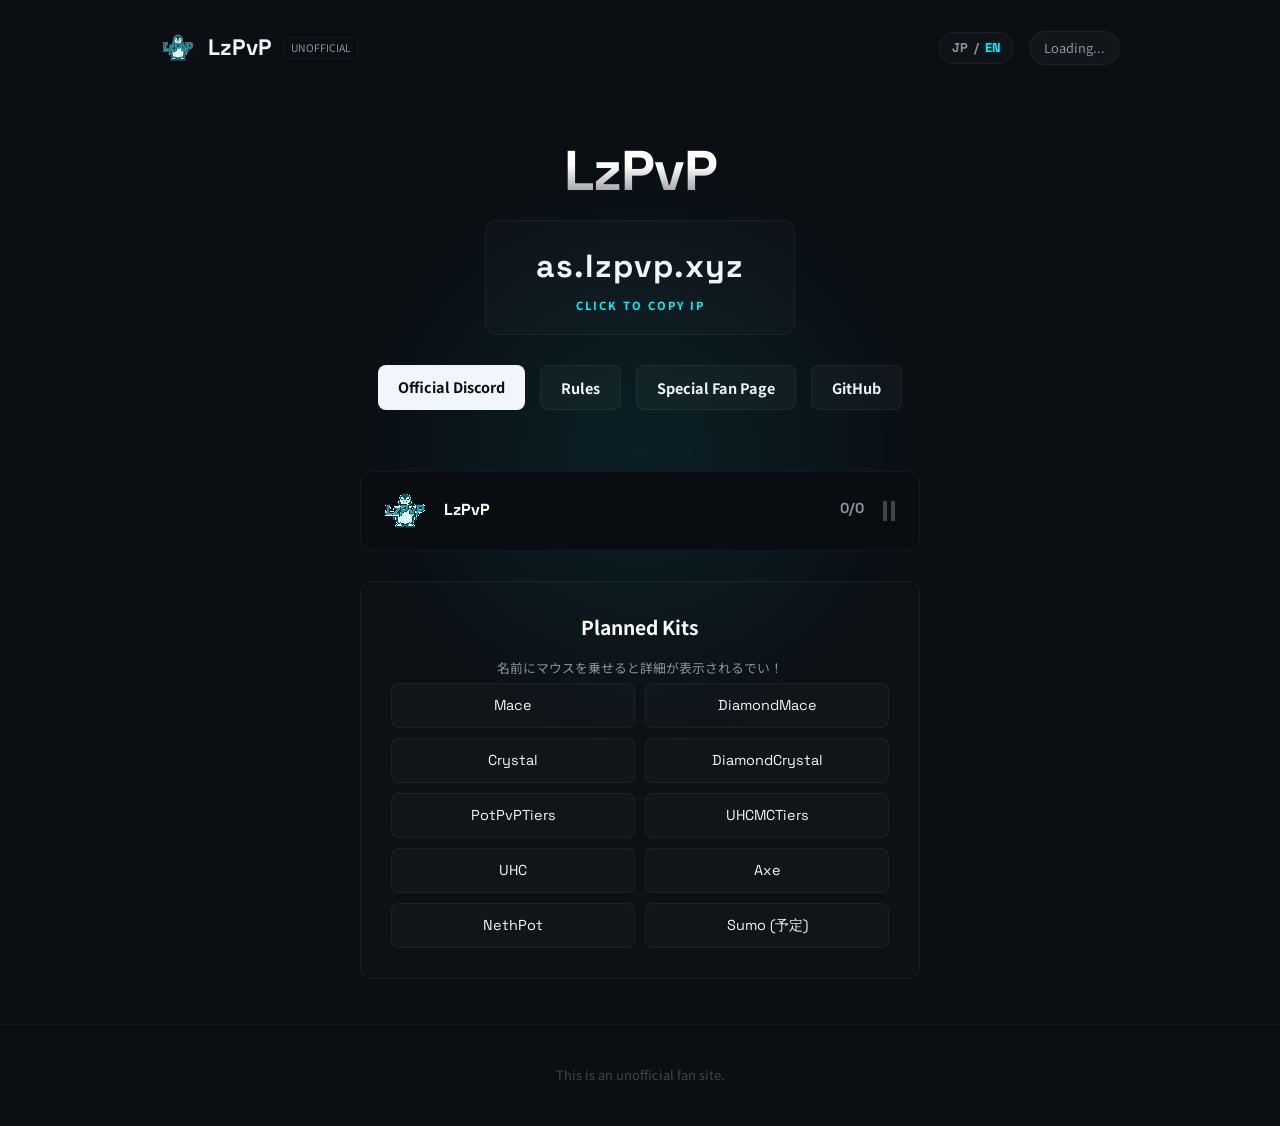
==== index.html @ 1c7e2607 "aaa" ====
<!DOCTYPE html>
<html lang="ja">
<head>
    <meta charset="UTF-8">
    <meta name="viewport" content="width=device-width, initial-scale=1.0">
    <title>LzPvP | Unofficial Fansite</title>
    
    <link rel="icon" href="LzPvP.png" type="image/png">
    
    <meta property="og:title" content="【非公式】LzPvP | ファンサイト">
    <meta property="og:description" content="1.21対応の最新PvPサーバー「LzPvP」の非公式ファンサイト。">
    <meta property="og:type" content="website">
    <meta property="og:image" content="https://cahju2.github.io/LzPvP/humisan.png">
    <meta name="twitter:card" content="summary_large_image">

    <link rel="stylesheet" href="style.css">
    <link href="https://fonts.googleapis.com/css2?family=Space+Grotesk:wght@500;700&family=Noto+Sans+JP:wght@400;700&display=swap" rel="stylesheet">
    
    <style>
        /* 🎉 クラッカー（紙吹雪） */
        .confetti-piece {
            position: absolute;
            width: 6px;
            height: 6px;
            pointer-events: none;
            z-index: 9999;
            animation: confetti-fall 0.7s ease-out forwards;
            opacity: 1;
        }
        @keyframes confetti-fall {
            0% { transform: translate(0, 0) rotate(0deg); opacity: 1; }
            100% { transform: translate(var(--dx), var(--dy)) rotate(var(--dr)); opacity: 0; }
        }

        /* IPカードの基本スタイル */
        .ip-card {
            cursor: pointer;
            transition: transform 0.1s ease;
        }
        .ip-card:active {
            transform: scale(0.98);
        }
    </style>
</head>
<body>

    <div class="bg-glow"></div>

    <header>
        <div class="logo">
            <img src="LzPvP.png" alt="" class="logo-img">
            <span>LzPvP</span>
            <small data-i18n="unofficial">UNOFFICIAL</small>
        </div>
        
        <div class="header-right">
            <div class="lang-switcher">
                <span id="lang-jp" class="lang-btn active" onclick="switchLang('ja')">JP</span>
                <span class="lang-divider">/</span>
                <span id="lang-en" class="lang-btn" onclick="switchLang('en')">EN</span>
            </div>
            <div class="status-tag" id="player-count" data-i18n="loading">読み込み中...</div>
        </div>
    </header>

    <main class="hero">
        <div class="hero-content">
            <h1 class="main-title">LzPvP</h1>
            
            <div class="ip-card" onclick="copyIP(); playPopSound(); spawnConfetti(event);" id="ip-val">
                <span class="ip-text">as.lzpvp.xyz</span>
                <span class="copy-hint" data-i18n="click_copy">CLICK TO COPY IP</span>
            </div>
            
            <div class="links-group">
                <a href="https://discord.gg/gYcNZgGmkE" class="btn btn-primary" target="_blank" rel="noopener noreferrer" data-i18n="discord">公式Discord</a>
                <a href="rule/" class="btn btn-secondary" data-i18n="rule">ルール確認</a>
                <a href="love/" class="btn btn-secondary" data-i18n="love_page">ガチ推し特設</a>
                <a href="https://github.com/cahju2/LzPvP" class="btn btn-secondary" target="_blank" rel="noopener noreferrer">GitHub</a>
            </div>
        </div>
    </main>

    <section class="content-section">
        <div class="mc-server-card">
            <img src="LzPvP.png" alt="Server Icon" class="mc-icon" id="mc-icon">
            <div class="mc-info">
                <div class="mc-top-row">
                    <span class="mc-name">LzPvP</span>
                    <span class="mc-players" id="mc-players-card">0/0</span>
                </div>
                <div class="mc-motd" id="mc-motd"></div>
            </div>
            <div class="mc-ping" id="mc-ping"></div>
        </div>
    </section>

    <section class="content-section">
        <div class="glass-card">
            <h2 data-i18n="kits_title">実装予定のKit一覧</h2>
            <p style="color: var(--text-muted); font-size: 0.8rem; text-align: center; margin-bottom: 5px;">
                名前にマウスを乗せると詳細が表示されるでい！
            </p>
            <div class="kit-grid">
                <div class="kit-item" data-tooltip="1.21の「メイス」を主軸にしたKit。">Mace</div>
                <div class="kit-item" data-tooltip="1.21新武器「メイス」をダイヤ装備で戦うKit。">DiamondMace</div>
                <div class="kit-item" data-tooltip="エンドクリスタルを爆破させて戦う超高火力戦。">Crystal</div>
                <div class="kit-item" data-tooltip="ダイヤ装備環境でのエンドクリスタル戦。">DiamondCrystal</div>
                <div class="kit-item" data-tooltip="PvP Tiers公式ルールのPot。">PotPvPTiers</div>
                <div class="kit-item" data-tooltip="MCTiers基準のUHC。">UHCMCTiers</div>
                <div class="kit-item" data-tooltip="自然回復なし環境。金のリンゴや溶岩バケツを駆使。">UHC</div>
                <div class="kit-item" data-tooltip="斧と盾を駆使する1.9以降の基本PvP。">Axe</div>
                <div class="kit-item" data-tooltip="ネザライト装備にスプラッシュポーション大量積みの戦い。">NethPot</div>
                <div class="kit-item" data-tooltip="相手を場外に叩き落とす勝負！">Sumo (予定)</div>
            </div>
        </div>
    </section>

    <footer>
        <p data-i18n="footer_text">このサイトは非公式に制作されたファンサイトです。</p>
    </footer>

    <script>
        const translations = {
            ja: {
                unofficial: "UNOFFICIAL", points_title: "LzPvPのここが推せる", kits_title: "実装予定のKit一覧",
                point_1: "1.21の最新技術で対戦が楽しめる", point_2: "多彩なKitが用意されている",
                footer_text: "このサイトは非公式に制作されたファンサイトです。", loading: "読み込み中...",
                click_copy: "CLICK TO COPY IP", discord: "公式Discord", rule: "ルール確認", love_page: "ガチ推し特設"
            },
            en: {
                unofficial: "UNOFFICIAL", points_title: "Why we love LzPvP", kits_title: "Planned Kits",
                point_1: "Enjoy battles with 1.21 technology", point_2: "Various Kits are available",
                footer_text: "This is an unofficial fan site.", loading: "Loading...",
                click_copy: "CLICK TO COPY IP", discord: "Official Discord", rule: "Rules", love_page: "Special Fan Page"
            }
        };

        function switchLang(lang) {
            document.getElementById('lang-jp').classList.toggle('active', lang === 'ja');
            document.getElementById('lang-en').classList.toggle('active', lang === 'en');
            document.querySelectorAll('[data-i18n]').forEach(el => {
                const key = el.getAttribute('data-i18n');
                if (translations[lang][key]) el.innerHTML = translations[lang][key];
            });
        }

        document.addEventListener('DOMContentLoaded', () => {
            const userLang = navigator.language || navigator.userLanguage;
            switchLang(userLang.startsWith('ja') ? 'ja' : 'en');
        });

        // 🔊 クラッカー音（パシッ）
        function playPopSound() {
            try {
                const audioCtx = new (window.AudioContext || window.webkitAudioContext)();
                const bufferSize = audioCtx.sampleRate * 0.08;
                const buffer = audioCtx.createBuffer(1, bufferSize, audioCtx.sampleRate);
                const data = buffer.getChannelData(0);
                for (let i = 0; i < bufferSize; i++) { data[i] = (Math.random() * 2 - 1) * 0.4; }
                const noise = audioCtx.createBufferSource();
                noise.buffer = buffer;
                const filter = audioCtx.createBiquadFilter();
                filter.type = 'bandpass';
                filter.frequency.setValueAtTime(1200, audioCtx.currentTime);
                const gainNode = audioCtx.createGain();
                gainNode.gain.setValueAtTime(0.3, audioCtx.currentTime);
                gainNode.gain.exponentialRampToValueAtTime(0.01, audioCtx.currentTime + 0.08);
                noise.connect(filter);
                filter.connect(gainNode);
                gainNode.connect(audioCtx.destination);
                noise.start();
                noise.stop(audioCtx.currentTime + 0.08);
                setTimeout(() => audioCtx.close(), 150);
            } catch (e) { console.log('Audio error:', e); }
        }

        // 💥 クラッカー紙吹雪
        function spawnConfetti(e) {
            const colors = ['#00ffff', '#ff00ff', '#ffff00', '#ff0000', '#00ff00', '#ffffff'];
            const count = 25;
            const rect = e.currentTarget.getBoundingClientRect();
            const startX = rect.left + (rect.width / 2) + window.scrollX;
            const startY = rect.top + (rect.height / 2) + window.scrollY;

            for (let i = 0; i < count; i++) {
                const piece = document.createElement('div');
                piece.className = 'confetti-piece';
                piece.style.backgroundColor = colors[Math.floor(Math.random() * colors.length)];
                piece.style.left = startX + 'px';
                piece.style.top = startY + 'px';
                const angle = Math.random() * Math.PI * 2;
                const distance = 40 + Math.random() * 80;
                const rotation = (Math.random() * 720) - 360;
                piece.style.setProperty('--dx', Math.cos(angle) * distance + 'px');
                piece.style.setProperty('--dy', Math.sin(angle) * distance + 'px');
                piece.style.setProperty('--dr', rotation + 'deg');
                document.body.appendChild(piece);
                setTimeout(() => piece.remove(), 700);
            }
        }
    </script>
    <script src="script.js"></script>
</body>
</html>
---- style.css ----
:root {
    --bg-color: #0b0f14;
    --primary: #00f2fe;
    --primary-glow: rgba(0, 242, 254, 0.2);
    --text-main: #f0f6fc;
    --text-muted: #8b949e;
    --border: rgba(255, 255, 255, 0.05);
}

* {
    box-sizing: border-box;
    margin: 0;
    padding: 0;
}

body {
    font-family: 'Noto Sans JP', sans-serif;
    background-color: var(--bg-color);
    color: var(--text-main);
    line-height: 1.6;
    overflow-x: hidden;
    display: flex;
    flex-direction: column;
    align-items: center;
}

/* 背景の発光 */
.bg-glow {
    position: fixed;
    top: 50%;
    left: 50%;
    transform: translate(-50%, -50%);
    width: 600px;
    height: 600px;
    background: radial-gradient(circle, rgba(0, 242, 254, 0.08) 0%, rgba(0, 0, 0, 0) 70%);
    z-index: -1;
    pointer-events: none;
}

header {
    width: 100%;
    max-width: 1000px;
    padding: 30px 20px;
    display: flex;
    justify-content: space-between;
    align-items: center;
}

.logo { display: flex; align-items: center; gap: 12px; }
.logo-img { height: 36px; width: 36px; border-radius: 50%; }
.logo span { font-family: 'Space Grotesk', sans-serif; font-size: 1.4rem; font-weight: 700; }
.logo small { font-size: 0.65rem; color: var(--text-muted); border: 1px solid var(--border); padding: 2px 6px; border-radius: 4px; }

.header-right { display: flex; align-items: center; gap: 15px; }

/* 言語切り替え */
.lang-switcher {
    font-family: 'Space Grotesk', sans-serif;
    font-size: 0.8rem;
    font-weight: 700;
    color: var(--text-muted);
    background: rgba(255, 255, 255, 0.02);
    padding: 5px 12px;
    border-radius: 20px;
    border: 1px solid var(--border);
    display: flex;
    gap: 6px;
}

.lang-btn { cursor: pointer; transition: color 0.2s ease; }
.lang-btn.active { color: var(--primary); text-shadow: 0 0 10px var(--primary-glow); }
.lang-btn:hover:not(.active) { color: var(--text-main); }

.status-tag {
    font-size: 0.8rem;
    background: rgba(255, 255, 255, 0.03);
    padding: 6px 14px;
    border-radius: 30px;
    border: 1px solid var(--border);
    color: var(--text-muted);
}

/* ヒーローエリア */
.hero {
    min-height: 40vh;
    display: flex;
    justify-content: center;
    align-items: center;
    text-align: center;
    width: 100%;
    max-width: 800px;
    padding: 40px 20px;
}

.hero-content { display: flex; flex-direction: column; align-items: center; gap: 20px; }

.main-title {
    font-family: 'Space Grotesk', sans-serif;
    font-size: 3.5rem;
    font-weight: 700;
    line-height: 1.05;
    letter-spacing: -1px;
    background: linear-gradient(to bottom, #fff 40%, #888 100%);
    -webkit-background-clip: text;
    -webkit-text-fill-color: transparent;
}

.ip-card {
    background: rgba(255, 255, 255, 0.02);
    border: 1px solid var(--border);
    padding: 20px 50px;
    border-radius: 12px;
    cursor: pointer;
    transition: all 0.2s ease;
    display: flex;
    flex-direction: column;
    gap: 4px;
}
.ip-card:hover {
    background: rgba(0, 242, 254, 0.03);
    border-color: var(--primary);
    box-shadow: 0 0 20px var(--primary-glow);
}

.ip-text { font-family: 'Space Grotesk', sans-serif; font-size: 2rem; font-weight: 700; letter-spacing: 1px; color: var(--text-main); }
.copy-hint { color: var(--primary); font-size: 0.7rem; font-weight: 700; letter-spacing: 2px; }

.links-group { display: flex; gap: 15px; margin-top: 10px; }

.btn {
    padding: 10px 20px;
    border-radius: 8px;
    font-weight: 700;
    text-decoration: none;
    font-size: 0.9rem;
    transition: all 0.2s ease;
}
.btn-primary { background: var(--text-main); color: var(--bg-color); }
.btn-primary:hover { background: #e0e6ec; transform: translateY(-2px); }
.btn-secondary { background: rgba(255, 255, 255, 0.03); color: var(--text-main); border: 1px solid var(--border); }
.btn-secondary:hover { background: rgba(255, 255, 255, 0.06); border-color: var(--text-muted); }

/* Hypixel風カード */
.mc-server-card {
    background: #090c10;
    border: 1px solid var(--border);
    padding: 15px 20px;
    display: flex;
    align-items: center;
    gap: 15px;
    width: 100%;
    border-radius: 12px;
    transition: all 0.2s ease;
    min-height: 80px; 
}
.mc-server-card:hover { border-color: rgba(255,255,255,0.1); background: #0d1116; }

.mc-icon { width: 48px; height: 48px; border-radius: 4px; image-rendering: pixelated; object-fit: contain; }
.mc-info { flex-grow: 1; text-align: left; display: flex; flex-direction: column; justify-content: center; }
.mc-top-row { display: flex; justify-content: space-between; font-weight: 700; font-family: 'Space Grotesk', sans-serif; }
.mc-name { color: #fff; }
.mc-players { color: var(--text-muted); font-size: 0.9rem; }
.mc-motd { font-size: 0.85rem; margin-top: 2px; word-break: break-all; }

/* アンテナ */
.mc-ping {
    width: 20px; height: 20px;
    background: linear-gradient(90deg, transparent 0%, transparent 20%, var(--ping-color) 20%, var(--ping-color) 40%, transparent 40%, transparent 60%, var(--ping-color) 60%, var(--ping-color) 80%, transparent 80%, transparent 100%);
    background-size: cover; background-repeat: no-repeat;
    --ping-color: #444; transition: all 0.2s ease; cursor: pointer;
}
.mc-server-card.is-offline { opacity: 0.6; }
.mc-server-card.is-offline .mc-ping { filter: grayscale(100%) brightness(50%); }

.content-section { width: 100%; max-width: 600px; padding: 15px 20px; }

.glass-card { background: rgba(255, 255, 255, 0.01); border: 1px solid var(--border); border-radius: 12px; padding: 30px; }
.glass-card h2 { font-size: 1.2rem; margin-bottom: 15px; text-align: center; color: #fff; font-weight: 700; }

.styled-list { list-style: none; }
.styled-list li { padding: 8px 0; font-size: 0.9rem; color: var(--text-muted); border-bottom: 1px solid rgba(255, 255, 255, 0.05); }
.styled-list li:last-child { border-bottom: none; }

/* アリーナ */
.arena-card { background: rgba(255, 255, 255, 0.01); border: 1px solid var(--border); border-radius: 12px; padding: 20px; display: flex; flex-direction: column; gap: 15px; }
.arena-header { display: flex; justify-content: space-between; align-items: center; }
.arena-title { display: flex; align-items: center; gap: 8px; }
.arena-icon { font-size: 1.1rem; }
.arena-card h3 { font-size: 1.1rem; font-weight: 700; color: var(--primary); }
.arena-subtitle { font-family: 'Space Grotesk', sans-serif; font-size: 0.8rem; color: var(--text-muted); }

.arena-slider { width: 100%; height: 250px; position: relative; border-radius: 8px; border: 1px solid var(--border); overflow: hidden; }
.arena-img-list { width: 100%; height: 100%; position: relative; }
.arena-img-item { position: absolute; top: 0; left: 0; width: 100%; height: 100%; opacity: 0; transition: opacity 0.4s ease-in-out; z-index: 1; }
.arena-img-item.active { opacity: 1; z-index: 2; }
.arena-img-item img { width: 100%; height: 100%; object-fit: cover; object-position: center; }

.arena-nav { position: absolute; top: 0; left: 0; width: 100%; height: 100%; z-index: 10; display: flex; justify-content: space-between; align-items: center; padding: 0 15px; pointer-events: none; }
.arena-nav button { pointer-events: auto; width: 36px; height: 36px; background: rgba(0, 0, 0, 0.5); backdrop-filter: blur(4px); color: #fff; border: none; border-radius: 50%; display: flex; justify-content: center; align-items: center; cursor: pointer; font-size: 1rem; font-weight: 700; transition: all 0.2s ease; }
.arena-nav button:hover { background: rgba(0, 242, 254, 0.4); }

.arena-dots { position: absolute; bottom: 10px; left: 0; width: 100%; display: flex; justify-content: center; gap: 8px; z-index: 10; }
.arena-dots .dot { width: 8px; height: 8px; background: rgba(255, 255, 255, 0.3); border-radius: 50%; cursor: pointer; transition: all 0.2s ease; }
.arena-dots .dot.active { background: #fff; }

.arena-desc { font-size: 0.85rem; color: var(--text-muted); line-height: 1.5; }
.arena-desc strong { color: var(--primary); }

/* Kit一覧のグリッドレイアウト */
.kit-grid {
    display: grid;
    grid-template-columns: repeat(2, 1fr);
    gap: 10px;
}

.kit-item {
    background: rgba(255, 255, 255, 0.02);
    border: 1px solid var(--border);
    padding: 10px;
    border-radius: 8px;
    text-align: center;
    font-family: 'Space Grotesk', sans-serif;
    font-size: 0.9rem;
    color: var(--text-main);
    cursor: help;
    position: relative;
    transition: all 0.2s ease;
}

.kit-item:hover {
    border-color: var(--primary);
    background: rgba(0, 242, 254, 0.03);
}

/* ツールチップ（ホバー詳細） */
.kit-item::after {
    content: attr(data-tooltip);
    position: absolute;
    bottom: 125%;
    left: 50%;
    transform: translateX(-50%);
    background: rgba(9, 12, 16, 0.95);
    border: 1px solid var(--primary);
    color: var(--text-main);
    padding: 8px 12px;
    border-radius: 6px;
    font-size: 0.75rem;
    font-family: 'Noto Sans JP', sans-serif;
    white-space: normal;
    width: 220px;
    text-align: left;
    line-height: 1.4;
    opacity: 0;
    pointer-events: none;
    transition: opacity 0.2s ease, transform 0.2s ease;
    z-index: 100;
    box-shadow: 0 5px 15px rgba(0,0,0,0.5);
}

.kit-item:hover::after {
    opacity: 1;
    transform: translateX(-50%) translateY(-5px);
}

footer { width: 100%; text-align: center; padding: 40px 20px; border-top: 1px solid var(--border); color: #444; font-size: 0.8rem; margin-top: 30px; }

@media (max-width: 768px) {
    .main-title { font-size: 2.5rem; }
    .ip-text { font-size: 1.5rem; }
    .ip-card { padding: 15px 30px; }
    .arena-slider { height: 180px; }
    header { flex-direction: column; gap: 15px; }
}

@media (max-width: 480px) {
    .kit-grid {
        grid-template-columns: 1fr;
    }
}
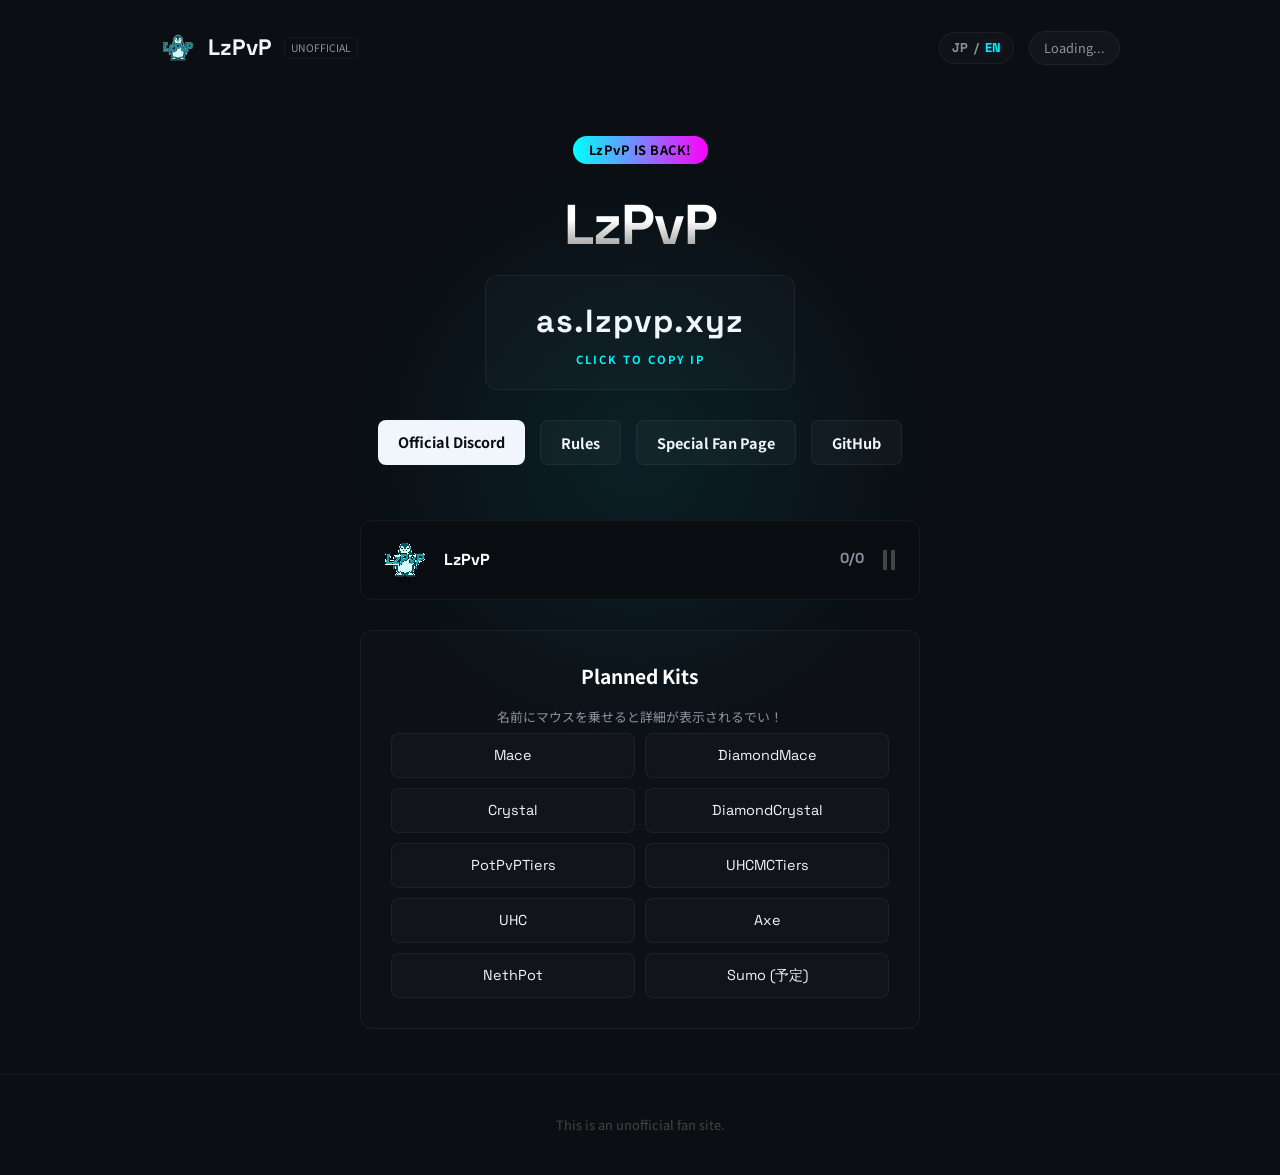
==== commit f3b1efb3: "ふっかついいね" ====
--- a/index.html
+++ b/index.html
@@ -32,7 +32,26 @@
             100% { transform: translate(var(--dx), var(--dy)) rotate(var(--dr)); opacity: 0; }
         }
 
-        /* IPカードの基本スタイル */
+        /* 🎊 復活記念バッジ */
+        .revival-badge {
+            display: inline-block;
+            background: linear-gradient(90deg, #00ffff, #ff00ff);
+            color: #000;
+            font-weight: bold;
+            font-size: 0.8rem;
+            padding: 4px 16px;
+            border-radius: 20px;
+            margin-bottom: 12px;
+            letter-spacing: 0.5px;
+            animation: pulse-badge 2s infinite;
+        }
+        @keyframes pulse-badge {
+            0% { opacity: 0.8; transform: scale(1); }
+            50% { opacity: 1; transform: scale(1.05); }
+            100% { opacity: 0.8; transform: scale(1); }
+        }
+
+        /* IPカード */
         .ip-card {
             cursor: pointer;
             transition: transform 0.1s ease;
@@ -65,6 +84,8 @@
 
     <main class="hero">
         <div class="hero-content">
+            <div class="revival-badge" data-i18n="revival_msg">LzPvP復活おめ！</div>
+            
             <h1 class="main-title">LzPvP</h1>
             
             <div class="ip-card" onclick="copyIP(); playPopSound(); spawnConfetti(event);" id="ip-val">
@@ -121,16 +142,17 @@
     </footer>
 
     <script>
+        // 翻訳データ
         const translations = {
             ja: {
-                unofficial: "UNOFFICIAL", points_title: "LzPvPのここが推せる", kits_title: "実装予定のKit一覧",
-                point_1: "1.21の最新技術で対戦が楽しめる", point_2: "多彩なKitが用意されている",
+                revival_msg: "LzPvP復活おめ！",
+                unofficial: "UNOFFICIAL", kits_title: "実装予定のKit一覧",
                 footer_text: "このサイトは非公式に制作されたファンサイトです。", loading: "読み込み中...",
                 click_copy: "CLICK TO COPY IP", discord: "公式Discord", rule: "ルール確認", love_page: "ガチ推し特設"
             },
             en: {
-                unofficial: "UNOFFICIAL", points_title: "Why we love LzPvP", kits_title: "Planned Kits",
-                point_1: "Enjoy battles with 1.21 technology", point_2: "Various Kits are available",
+                revival_msg: "LzPvP IS BACK!",
+                unofficial: "UNOFFICIAL", kits_title: "Planned Kits",
                 footer_text: "This is an unofficial fan site.", loading: "Loading...",
                 click_copy: "CLICK TO COPY IP", discord: "Official Discord", rule: "Rules", love_page: "Special Fan Page"
             }
@@ -150,7 +172,7 @@
             switchLang(userLang.startsWith('ja') ? 'ja' : 'en');
         });
 
-        // 🔊 クラッカー音（パシッ）
+        // クラッカー音
         function playPopSound() {
             try {
                 const audioCtx = new (window.AudioContext || window.webkitAudioContext)();
@@ -175,7 +197,7 @@
             } catch (e) { console.log('Audio error:', e); }
         }
 
-        // 💥 クラッカー紙吹雪
+        // 紙吹雪
         function spawnConfetti(e) {
             const colors = ['#00ffff', '#ff00ff', '#ffff00', '#ff0000', '#00ff00', '#ffffff'];
             const count = 25;
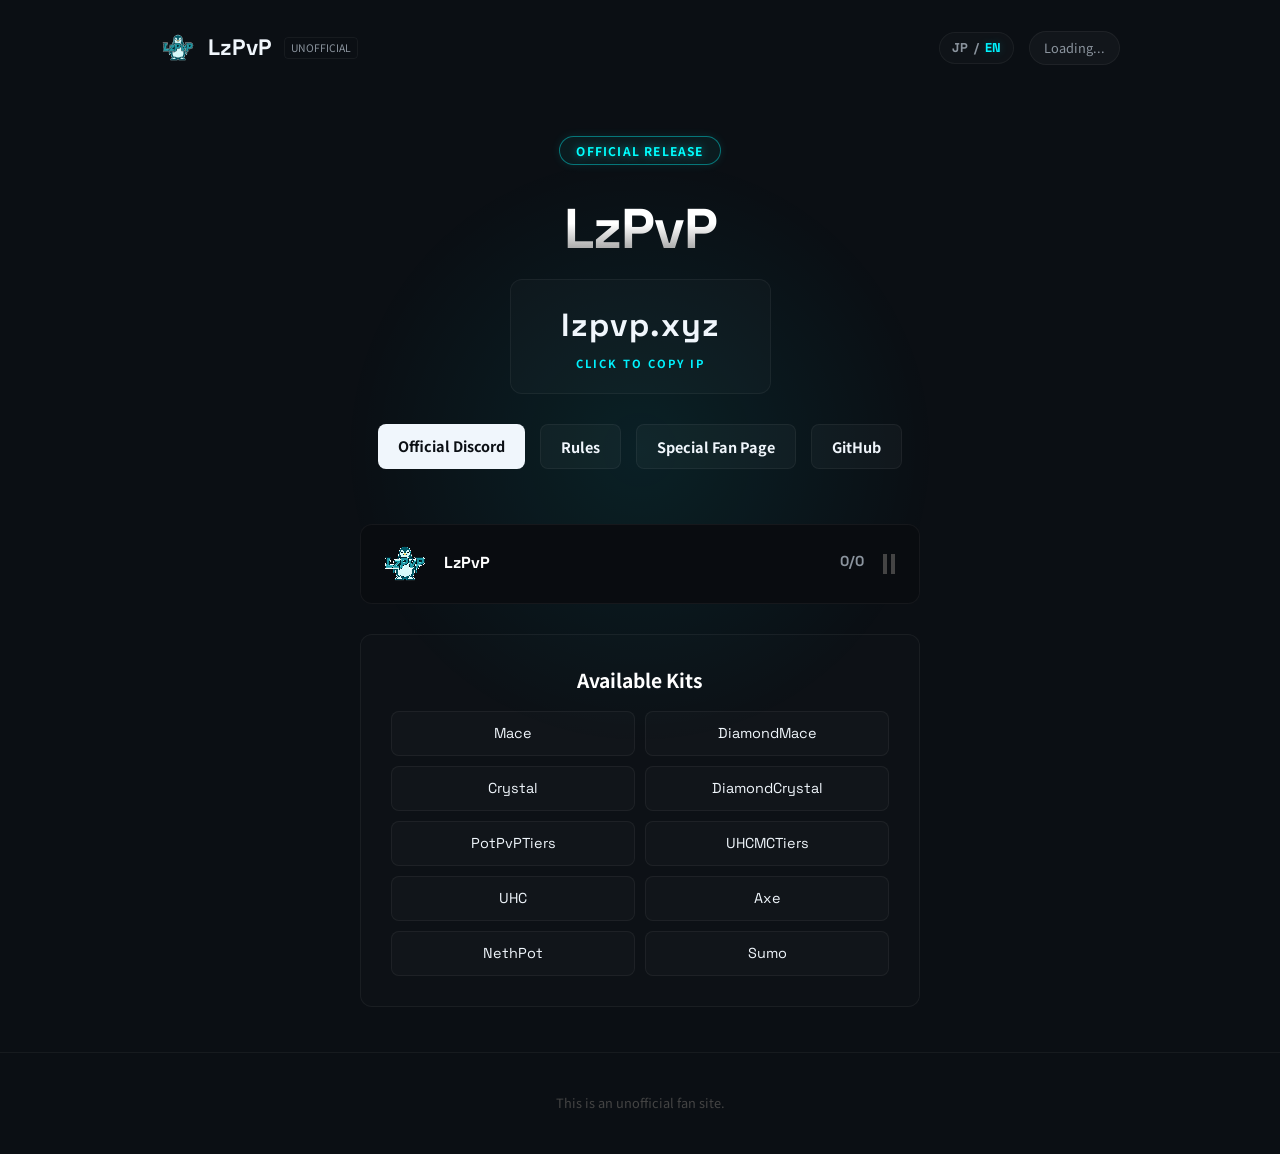
==== commit 6b85313a: "正式リリースおめ！" ====
--- a/index.html
+++ b/index.html
@@ -17,44 +17,44 @@
     <link href="https://fonts.googleapis.com/css2?family=Space+Grotesk:wght@500;700&family=Noto+Sans+JP:wght@400;700&display=swap" rel="stylesheet">
     
     <style>
-        /* 🎉 クラッカー（紙吹雪） */
+        /* 🎉 紙吹雪（カラーを戻して少し華やかに） */
         .confetti-piece {
             position: absolute;
-            width: 6px;
-            height: 6px;
+            width: 5px;
+            height: 5px;
             pointer-events: none;
             z-index: 9999;
             animation: confetti-fall 0.7s ease-out forwards;
-            opacity: 1;
         }
         @keyframes confetti-fall {
             0% { transform: translate(0, 0) rotate(0deg); opacity: 1; }
             100% { transform: translate(var(--dx), var(--dy)) rotate(var(--dr)); opacity: 0; }
         }
 
-        /* 🎊 復活記念バッジ */
-        .revival-badge {
+        /* 🎊 正式リリースバッジ（ネオンラインで質感を出す） */
+        .release-badge {
             display: inline-block;
-            background: linear-gradient(90deg, #00ffff, #ff00ff);
-            color: #000;
+            border: 1px solid rgba(0, 255, 255, 0.4);
+            background: rgba(0, 255, 255, 0.05);
+            color: #00ffff;
+            font-size: 0.75rem;
             font-weight: bold;
-            font-size: 0.8rem;
             padding: 4px 16px;
-            border-radius: 20px;
-            margin-bottom: 12px;
-            letter-spacing: 0.5px;
-            animation: pulse-badge 2s infinite;
-        }
-        @keyframes pulse-badge {
-            0% { opacity: 0.8; transform: scale(1); }
-            50% { opacity: 1; transform: scale(1.05); }
-            100% { opacity: 0.8; transform: scale(1); }
+            border-radius: 50px;
+            margin-bottom: 15px;
+            letter-spacing: 0.1em;
+            text-shadow: 0 0 8px rgba(0, 255, 255, 0.5);
+            box-shadow: 0 0 10px rgba(0, 255, 255, 0.1);
         }
 
         /* IPカード */
         .ip-card {
             cursor: pointer;
-            transition: transform 0.1s ease;
+            transition: all 0.2s ease;
+        }
+        .ip-card:hover {
+            border-color: rgba(0, 255, 255, 0.5) !important;
+            background: rgba(0, 255, 255, 0.05) !important;
         }
         .ip-card:active {
             transform: scale(0.98);
@@ -84,24 +84,27 @@
 
     <main class="hero">
         <div class="hero-content">
-            <div class="revival-badge" data-i18n="revival_msg">LzPvP復活おめ！</div>
+            <!-- 祝！正式リリース -->
+            <div class="release-badge" data-i18n="release_msg">OFFICIAL RELEASE</div>
             
             <h1 class="main-title">LzPvP</h1>
             
+            <!-- IPを as. なしに修正 -->
             <div class="ip-card" onclick="copyIP(); playPopSound(); spawnConfetti(event);" id="ip-val">
-                <span class="ip-text">as.lzpvp.xyz</span>
+                <span class="ip-text">lzpvp.xyz</span>
                 <span class="copy-hint" data-i18n="click_copy">CLICK TO COPY IP</span>
             </div>
             
             <div class="links-group">
-                <a href="https://discord.gg/gYcNZgGmkE" class="btn btn-primary" target="_blank" rel="noopener noreferrer" data-i18n="discord">公式Discord</a>
-                <a href="rule/" class="btn btn-secondary" data-i18n="rule">ルール確認</a>
-                <a href="love/" class="btn btn-secondary" data-i18n="love_page">ガチ推し特設</a>
+                <a href="https://discord.gg/gYcNZgGmkE" class="btn btn-primary" target="_blank" rel="noopener noreferrer" data-i18n="discord">Official Discord</a>
+                <a href="rule/" class="btn btn-secondary" data-i18n="rule">Rules</a>
+                <a href="love/" class="btn btn-secondary" data-i18n="love_page">Special Fan Page</a>
                 <a href="https://github.com/cahju2/LzPvP" class="btn btn-secondary" target="_blank" rel="noopener noreferrer">GitHub</a>
             </div>
         </div>
     </main>
 
+    <!-- サーバーステータス -->
     <section class="content-section">
         <div class="mc-server-card">
             <img src="LzPvP.png" alt="Server Icon" class="mc-icon" id="mc-icon">
@@ -116,43 +119,40 @@
         </div>
     </section>
 
+    <!-- Kit一覧 -->
     <section class="content-section">
         <div class="glass-card">
-            <h2 data-i18n="kits_title">実装予定のKit一覧</h2>
-            <p style="color: var(--text-muted); font-size: 0.8rem; text-align: center; margin-bottom: 5px;">
-                名前にマウスを乗せると詳細が表示されるでい！
-            </p>
+            <h2 data-i18n="kits_title">Available Kits</h2>
             <div class="kit-grid">
-                <div class="kit-item" data-tooltip="1.21の「メイス」を主軸にしたKit。">Mace</div>
-                <div class="kit-item" data-tooltip="1.21新武器「メイス」をダイヤ装備で戦うKit。">DiamondMace</div>
-                <div class="kit-item" data-tooltip="エンドクリスタルを爆破させて戦う超高火力戦。">Crystal</div>
-                <div class="kit-item" data-tooltip="ダイヤ装備環境でのエンドクリスタル戦。">DiamondCrystal</div>
-                <div class="kit-item" data-tooltip="PvP Tiers公式ルールのPot。">PotPvPTiers</div>
-                <div class="kit-item" data-tooltip="MCTiers基準のUHC。">UHCMCTiers</div>
-                <div class="kit-item" data-tooltip="自然回復なし環境。金のリンゴや溶岩バケツを駆使。">UHC</div>
-                <div class="kit-item" data-tooltip="斧と盾を駆使する1.9以降の基本PvP。">Axe</div>
-                <div class="kit-item" data-tooltip="ネザライト装備にスプラッシュポーション大量積みの戦い。">NethPot</div>
-                <div class="kit-item" data-tooltip="相手を場外に叩き落とす勝負！">Sumo (予定)</div>
+                <div class="kit-item" data-tooltip="1.21 Mace focus.">Mace</div>
+                <div class="kit-item" data-tooltip="Diamond set with Mace.">DiamondMace</div>
+                <div class="kit-item" data-tooltip="End Crystal combat.">Crystal</div>
+                <div class="kit-item" data-tooltip="Diamond set Crystal.">DiamondCrystal</div>
+                <div class="kit-item" data-tooltip="PvP Tiers Pot.">PotPvPTiers</div>
+                <div class="kit-item" data-tooltip="MCTiers UHC.">UHCMCTiers</div>
+                <div class="kit-item" data-tooltip="Classic UHC.">UHC</div>
+                <div class="kit-item" data-tooltip="Axe & Shield.">Axe</div>
+                <div class="kit-item" data-tooltip="Netherite Pot.">NethPot</div>
+                <div class="kit-item" data-tooltip="Ring out match.">Sumo</div>
             </div>
         </div>
     </section>
 
     <footer>
-        <p data-i18n="footer_text">このサイトは非公式に制作されたファンサイトです。</p>
+        <p data-i18n="footer_text">This site is an unofficial fan site.</p>
     </footer>
 
     <script>
-        // 翻訳データ
         const translations = {
             ja: {
-                revival_msg: "LzPvP復活おめ！",
-                unofficial: "UNOFFICIAL", kits_title: "実装予定のKit一覧",
+                release_msg: "🎉 正式リリース 🎉",
+                unofficial: "非公式", kits_title: "実装済みのKit一覧",
                 footer_text: "このサイトは非公式に制作されたファンサイトです。", loading: "読み込み中...",
-                click_copy: "CLICK TO COPY IP", discord: "公式Discord", rule: "ルール確認", love_page: "ガチ推し特設"
+                click_copy: "クリックでコピー", discord: "公式Discord", rule: "ルール確認", love_page: "ガチ推し特設"
             },
             en: {
-                revival_msg: "LzPvP IS BACK!",
-                unofficial: "UNOFFICIAL", kits_title: "Planned Kits",
+                release_msg: "OFFICIAL RELEASE",
+                unofficial: "UNOFFICIAL", kits_title: "Available Kits",
                 footer_text: "This is an unofficial fan site.", loading: "Loading...",
                 click_copy: "CLICK TO COPY IP", discord: "Official Discord", rule: "Rules", love_page: "Special Fan Page"
             }
@@ -172,35 +172,33 @@
             switchLang(userLang.startsWith('ja') ? 'ja' : 'en');
         });
 
-        // クラッカー音
         function playPopSound() {
             try {
                 const audioCtx = new (window.AudioContext || window.webkitAudioContext)();
-                const bufferSize = audioCtx.sampleRate * 0.08;
+                const bufferSize = audioCtx.sampleRate * 0.06;
                 const buffer = audioCtx.createBuffer(1, bufferSize, audioCtx.sampleRate);
                 const data = buffer.getChannelData(0);
-                for (let i = 0; i < bufferSize; i++) { data[i] = (Math.random() * 2 - 1) * 0.4; }
+                for (let i = 0; i < bufferSize; i++) { data[i] = (Math.random() * 2 - 1) * 0.3; }
                 const noise = audioCtx.createBufferSource();
                 noise.buffer = buffer;
                 const filter = audioCtx.createBiquadFilter();
-                filter.type = 'bandpass';
-                filter.frequency.setValueAtTime(1200, audioCtx.currentTime);
+                filter.type = 'highpass';
+                filter.frequency.setValueAtTime(1000, audioCtx.currentTime);
                 const gainNode = audioCtx.createGain();
-                gainNode.gain.setValueAtTime(0.3, audioCtx.currentTime);
-                gainNode.gain.exponentialRampToValueAtTime(0.01, audioCtx.currentTime + 0.08);
+                gainNode.gain.setValueAtTime(0.2, audioCtx.currentTime);
+                gainNode.gain.exponentialRampToValueAtTime(0.01, audioCtx.currentTime + 0.06);
                 noise.connect(filter);
                 filter.connect(gainNode);
                 gainNode.connect(audioCtx.destination);
                 noise.start();
-                noise.stop(audioCtx.currentTime + 0.08);
-                setTimeout(() => audioCtx.close(), 150);
-            } catch (e) { console.log('Audio error:', e); }
-        }
-
-        // 紙吹雪
+                noise.stop(audioCtx.currentTime + 0.06);
+                setTimeout(() => audioCtx.close(), 120);
+            } catch (e) {}
+        }
+
         function spawnConfetti(e) {
-            const colors = ['#00ffff', '#ff00ff', '#ffff00', '#ff0000', '#00ff00', '#ffffff'];
-            const count = 25;
+            const colors = ['#00ffff', '#ff00ff', '#ffffff', '#ffff00'];
+            const count = 20;
             const rect = e.currentTarget.getBoundingClientRect();
             const startX = rect.left + (rect.width / 2) + window.scrollX;
             const startY = rect.top + (rect.height / 2) + window.scrollY;
@@ -212,11 +210,10 @@
                 piece.style.left = startX + 'px';
                 piece.style.top = startY + 'px';
                 const angle = Math.random() * Math.PI * 2;
-                const distance = 40 + Math.random() * 80;
-                const rotation = (Math.random() * 720) - 360;
+                const distance = 40 + Math.random() * 70;
                 piece.style.setProperty('--dx', Math.cos(angle) * distance + 'px');
                 piece.style.setProperty('--dy', Math.sin(angle) * distance + 'px');
-                piece.style.setProperty('--dr', rotation + 'deg');
+                piece.style.setProperty('--dr', (Math.random() * 360) + 'deg');
                 document.body.appendChild(piece);
                 setTimeout(() => piece.remove(), 700);
             }
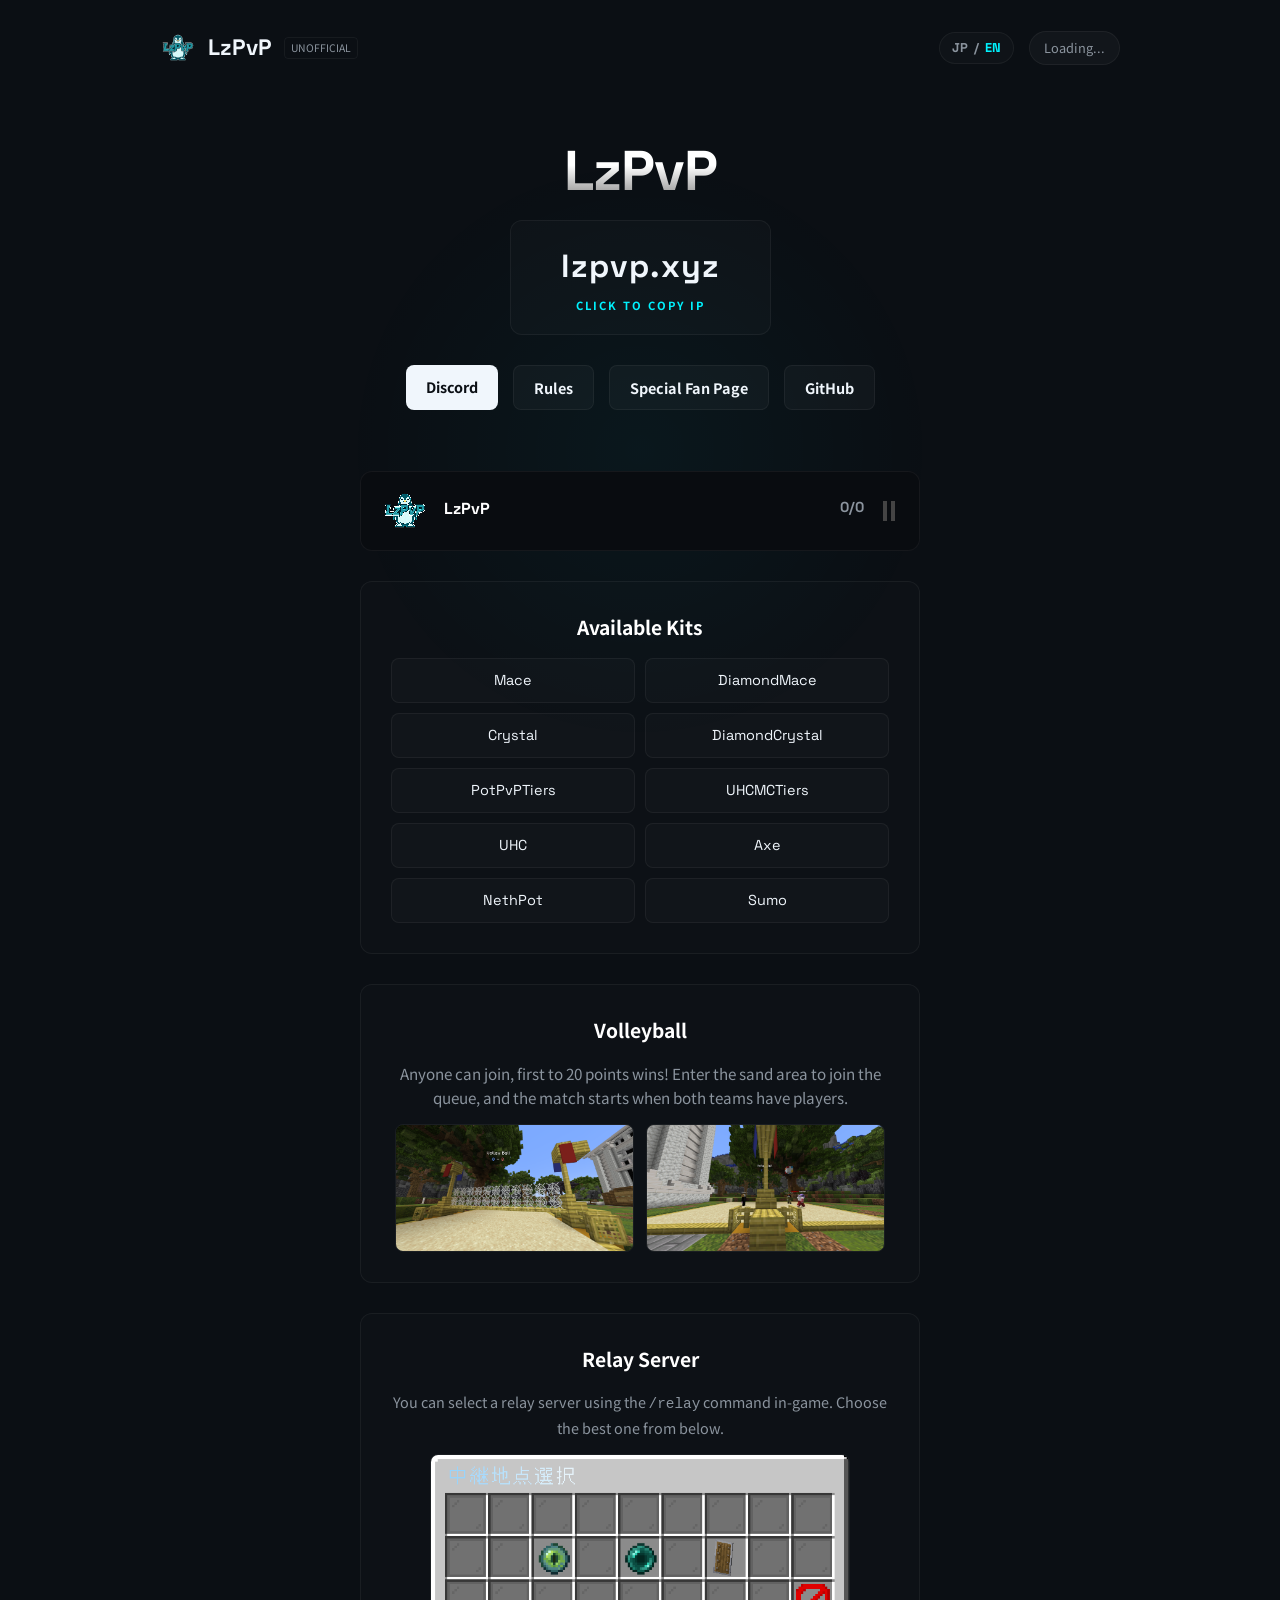
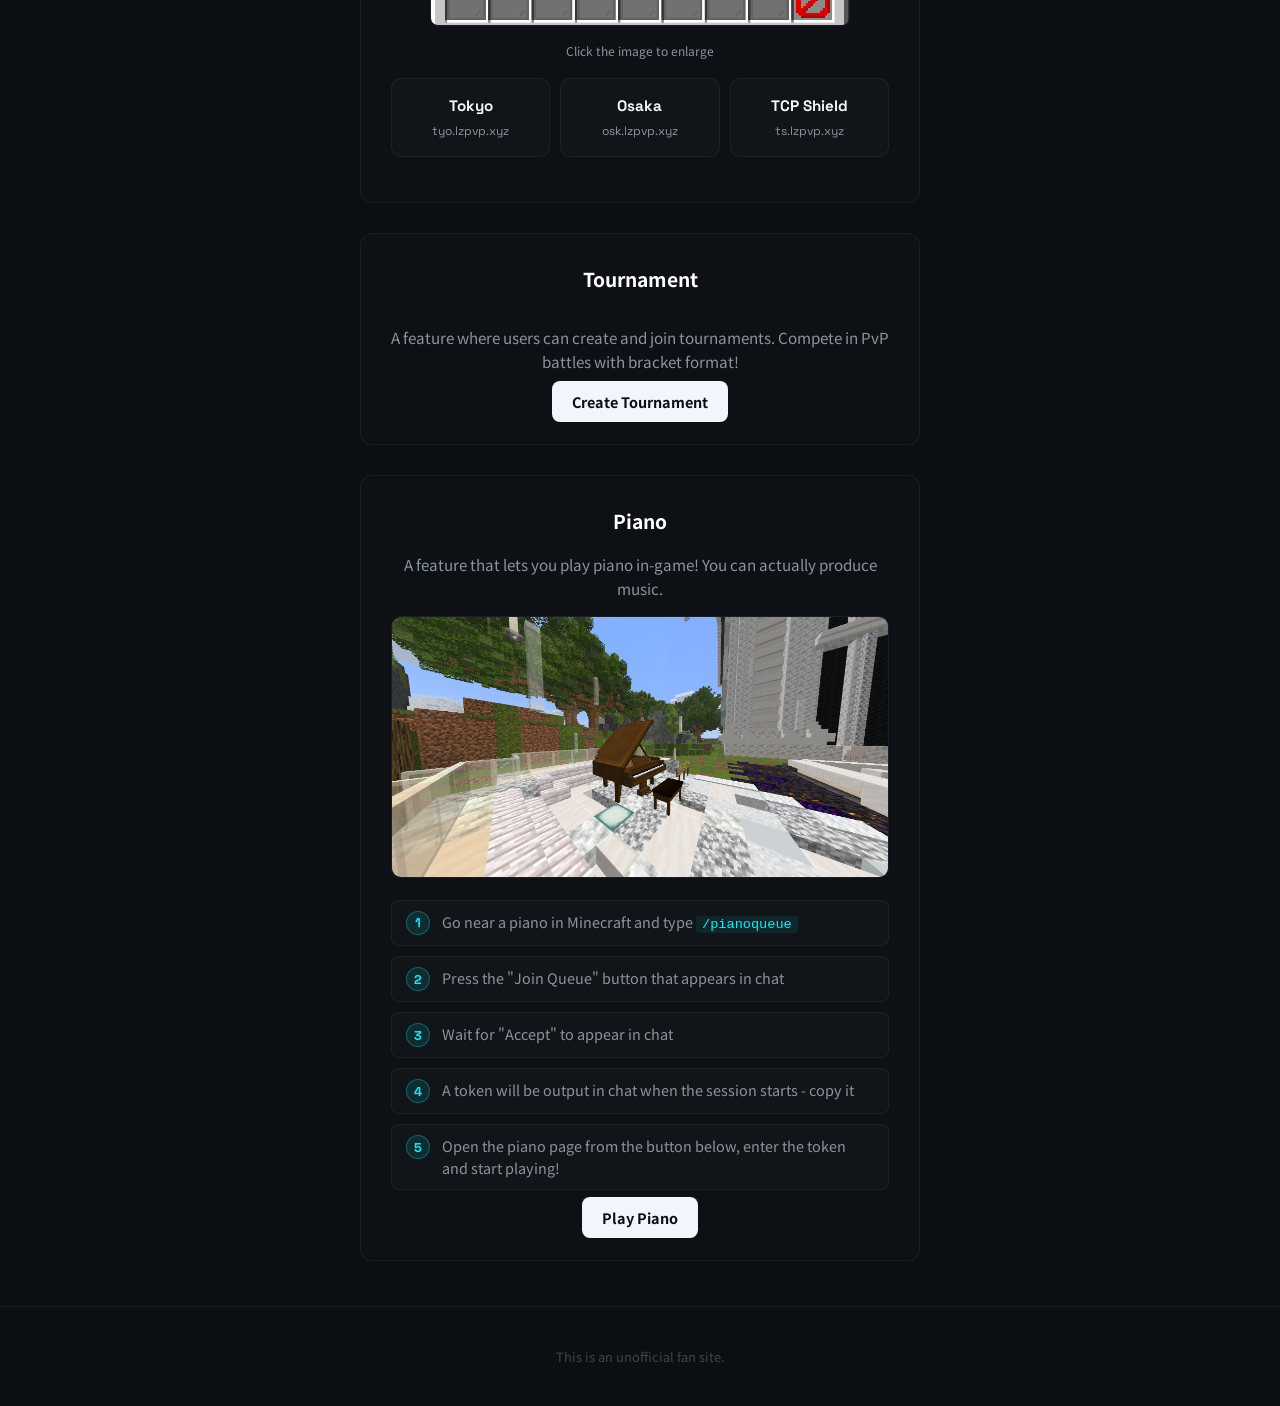
==== commit c99e325c: "ひさしぶりぷっしゅ" ====
--- a/index.html
+++ b/index.html
@@ -10,7 +10,7 @@
     <meta property="og:title" content="【非公式】LzPvP | ファンサイト">
     <meta property="og:description" content="1.21対応の最新PvPサーバー「LzPvP」の非公式ファンサイト。">
     <meta property="og:type" content="website">
-    <meta property="og:image" content="https://cahju2.github.io/LzPvP/humisan.png">
+    <meta property="og:image" content="https://cahju2.github.io/LzPvP/LzPvP.png">
     <meta name="twitter:card" content="summary_large_image">
 
     <link rel="stylesheet" href="style.css">
@@ -31,22 +31,6 @@
             100% { transform: translate(var(--dx), var(--dy)) rotate(var(--dr)); opacity: 0; }
         }
 
-        /* 🎊 正式リリースバッジ（ネオンラインで質感を出す） */
-        .release-badge {
-            display: inline-block;
-            border: 1px solid rgba(0, 255, 255, 0.4);
-            background: rgba(0, 255, 255, 0.05);
-            color: #00ffff;
-            font-size: 0.75rem;
-            font-weight: bold;
-            padding: 4px 16px;
-            border-radius: 50px;
-            margin-bottom: 15px;
-            letter-spacing: 0.1em;
-            text-shadow: 0 0 8px rgba(0, 255, 255, 0.5);
-            box-shadow: 0 0 10px rgba(0, 255, 255, 0.1);
-        }
-
         /* IPカード */
         .ip-card {
             cursor: pointer;
@@ -84,9 +68,6 @@
 
     <main class="hero">
         <div class="hero-content">
-            <!-- 祝！正式リリース -->
-            <div class="release-badge" data-i18n="release_msg">OFFICIAL RELEASE</div>
-            
             <h1 class="main-title">LzPvP</h1>
             
             <!-- IPを as. なしに修正 -->
@@ -96,7 +77,7 @@
             </div>
             
             <div class="links-group">
-                <a href="https://discord.gg/gYcNZgGmkE" class="btn btn-primary" target="_blank" rel="noopener noreferrer" data-i18n="discord">Official Discord</a>
+                <a href="https://discord.gg/gYcNZgGmkE" class="btn btn-primary" target="_blank" rel="noopener noreferrer" data-i18n="discord">Discord</a>
                 <a href="rule/" class="btn btn-secondary" data-i18n="rule">Rules</a>
                 <a href="love/" class="btn btn-secondary" data-i18n="love_page">Special Fan Page</a>
                 <a href="https://github.com/cahju2/LzPvP" class="btn btn-secondary" target="_blank" rel="noopener noreferrer">GitHub</a>
@@ -138,23 +119,156 @@
         </div>
     </section>
 
+    <!-- バレーボール -->
+    <section class="content-section">
+        <div class="glass-card feature-card">
+            <h2 data-i18n="volleyball_title">Volleyball</h2>
+            <p class="feature-desc" data-i18n="volleyball_desc">
+                バレーボールモード。人数制限なし、20点先取！砂の範囲内に入ることでキューに参加でき、両チームに人が揃うと試合が開始されます。
+            </p>
+            <div class="volleyball-gallery">
+                <img src="volleyball1.png" alt="Volleyball Match 1" class="volleyball-img" onclick="openLightbox('volleyball1.png')">
+                <img src="volleyball2.png" alt="Volleyball Match 2" class="volleyball-img" onclick="openLightbox('volleyball2.png')">
+            </div>
+        </div>
+    </section>
+
+    <!-- リレー（中継地点選択） -->
+    <section class="content-section">
+        <div class="glass-card feature-card">
+            <h2 data-i18n="relay_title">Relay Server</h2>
+            <p style="color: var(--text-muted); font-size: 0.9rem; margin-bottom: 15px;" data-i18n="relay_desc">
+                ゲーム内で <code>/relay</code> コマンドを使って中継サーバーを選択できます。以下から最適なものを選びましょう。
+            </p>
+            <img src="relay.png" alt="Relay Selection GUI" class="relay-shot" onclick="openLightbox('relay.png')">
+            <p style="color: var(--text-muted); font-size: 0.75rem; margin-bottom: 18px;" data-i18n="relay_imghint">画像をクリックで拡大表示</p>
+            <div class="relay-grid">
+                <div class="relay-card" onclick="selectRelay('tokyo')">
+                    <div class="relay-info">
+                        <span class="relay-name">Tokyo</span>
+                        <span class="relay-sub">tyo.lzpvp.xyz</span>
+                    </div>
+                </div>
+                <div class="relay-card" onclick="selectRelay('osaka')">
+                    <div class="relay-info">
+                        <span class="relay-name">Osaka</span>
+                        <span class="relay-sub">osk.lzpvp.xyz</span>
+                    </div>
+                </div>
+                <div class="relay-card" onclick="selectRelay('tcpshield')">
+                    <div class="relay-info">
+                        <span class="relay-name">TCP Shield</span>
+                        <span class="relay-sub">ts.lzpvp.xyz</span>
+                    </div>
+                </div>
+            </div>
+        </div>
+    </section>
+
+    <!-- トーナメント -->
+    <section class="content-section">
+        <div class="glass-card feature-card">
+            <div class="feature-header">
+                <h2 data-i18n="tournament_title">Tournament</h2>
+            </div>
+            <p class="feature-desc" data-i18n="tournament_desc">
+                ユーザー自身がトーナメントを作成・参加できる機能。Bracket形式でPvPバトルを競おう！
+            </p>
+            <a href="https://tourn.lzpvp.xyz/" class="btn btn-primary tournament-btn" target="_blank" rel="noopener noreferrer" data-i18n="tournament_btn">
+                トーナメントを作成する
+            </a>
+        </div>
+    </section>
+
+    <!-- ピアノ -->
+    <section class="content-section">
+        <div class="glass-card feature-card">
+            <h2 data-i18n="piano_title">Piano</h2>
+            <p class="feature-desc" data-i18n="piano_desc">
+                ゲーム内でピアノを演奏できる機能！実際に音を奏でることができます。
+            </p>
+            <div class="piano-gallery">
+                <img src="piano.png" alt="Piano" class="piano-img" onclick="openLightbox('piano.png')">
+            </div>
+            <div class="piano-steps">
+                <div class="piano-step">
+                    <span class="step-num">1</span>
+                    <span data-i18n="piano_step1">マイクラ内でピアノの近くへ行き <code>/pianoqueue</code> と入力</span>
+                </div>
+                <div class="piano-step">
+                    <span class="step-num">2</span>
+                    <span data-i18n="piano_step2">チャットに「queueに参加」ボタンを押す</span>
+                </div>
+                <div class="piano-step">
+                    <span class="step-num">3</span>
+                    <span data-i18n="piano_step3">「承諾」がチャットに出るのを待つ</span>
+                </div>
+                <div class="piano-step">
+                    <span class="step-num">4</span>
+                    <span data-i18n="piano_step4">セッション開始時にチャットにトークンが出力されるのでコピー</span>
+                </div>
+                <div class="piano-step">
+                    <span class="step-num">5</span>
+                    <span data-i18n="piano_step5">下のボタンからピアノページを開きトークンを入力して演奏開始！</span>
+                </div>
+            </div>
+            <a href="https://piano.lzpvp.xyz/" class="btn btn-primary piano-btn" target="_blank" rel="noopener noreferrer" data-i18n="piano_btn">
+                ピアノを弾く
+            </a>
+        </div>
+    </section>
+
     <footer>
         <p data-i18n="footer_text">This site is an unofficial fan site.</p>
     </footer>
 
+    <div class="lightbox" id="lightbox" onclick="closeLightbox()">
+        <img src="" alt="" class="lightbox-img" id="lightbox-img">
+    </div>
+
     <script>
         const translations = {
             ja: {
-                release_msg: "🎉 正式リリース 🎉",
                 unofficial: "非公式", kits_title: "実装済みのKit一覧",
                 footer_text: "このサイトは非公式に制作されたファンサイトです。", loading: "読み込み中...",
-                click_copy: "クリックでコピー", discord: "公式Discord", rule: "ルール確認", love_page: "ガチ推し特設"
+                click_copy: "クリックでコピー", discord: "Discord", rule: "ルール確認", love_page: "ガチ推し特設",
+                volleyball_title: "バレーボール",
+                volleyball_desc: "何人でも参加可能で、20点先取です！砂の範囲に入ることでqueueに参加でき、両チームに人がいると試合が開始されます。",
+                relay_title: "Relay サーバー",
+                relay_desc: "ゲーム内で <code>/relay</code> コマンドを使って中継サーバーを選択できます。以下から最適なものを選びましょう。",
+                relay_imghint: "画像をクリックで拡大表示",
+                tournament_title: "トーナメント",
+                tournament_desc: "ユーザー自身がトーナメントを作成・参加できる機能。Bracket形式でPvPバトルを競おう！",
+                tournament_btn: "トーナメントを作成する",
+                piano_title: "ピアノ",
+                piano_desc: "ゲーム内でピアノを演奏できる機能！実際に音を奏でることができます。",
+                piano_step1: "マイクラ内でピアノの近くへ行き <code>/pianoqueue</code> と入力",
+                piano_step2: "チャットに「queueに参加」ボタンを押す",
+                piano_step3: "「承諾」がチャットに出るのを待つ",
+                piano_step4: "セッション開始時にチャットにトークンが出力されるのでコピー",
+                piano_step5: "下のボタンからピアノページを開きトークンを入力して演奏開始！",
+                piano_btn: "ピアノを弾く"
             },
             en: {
-                release_msg: "OFFICIAL RELEASE",
                 unofficial: "UNOFFICIAL", kits_title: "Available Kits",
                 footer_text: "This is an unofficial fan site.", loading: "Loading...",
-                click_copy: "CLICK TO COPY IP", discord: "Official Discord", rule: "Rules", love_page: "Special Fan Page"
+                click_copy: "CLICK TO COPY IP", discord: "Discord", rule: "Rules", love_page: "Special Fan Page",
+                volleyball_title: "Volleyball",
+                volleyball_desc: "Anyone can join, first to 20 points wins! Enter the sand area to join the queue, and the match starts when both teams have players.",
+                relay_title: "Relay Server",
+                relay_desc: "You can select a relay server using the <code>/relay</code> command in-game. Choose the best one from below.",
+                relay_imghint: "Click the image to enlarge",
+                tournament_title: "Tournament",
+                tournament_desc: "A feature where users can create and join tournaments. Compete in PvP battles with bracket format!",
+                tournament_btn: "Create Tournament",
+                piano_title: "Piano",
+                piano_desc: "A feature that lets you play piano in-game! You can actually produce music.",
+                piano_step1: "Go near a piano in Minecraft and type <code>/pianoqueue</code>",
+                piano_step2: "Press the \"Join Queue\" button that appears in chat",
+                piano_step3: "Wait for \"Accept\" to appear in chat",
+                piano_step4: "A token will be output in chat when the session starts - copy it",
+                piano_step5: "Open the piano page from the button below, enter the token and start playing!",
+                piano_btn: "Play Piano"
             }
         };
 
--- a/style.css
+++ b/style.css
@@ -24,7 +24,7 @@
     align-items: center;
 }
 
-/* 背景の発光 */
+/* 背景 */
 .bg-glow {
     position: fixed;
     top: 50%;
@@ -32,7 +32,7 @@
     transform: translate(-50%, -50%);
     width: 600px;
     height: 600px;
-    background: radial-gradient(circle, rgba(0, 242, 254, 0.08) 0%, rgba(0, 0, 0, 0) 70%);
+    background: radial-gradient(circle, rgba(0, 242, 254, 0.04) 0%, rgba(0, 0, 0, 0) 70%);
     z-index: -1;
     pointer-events: none;
 }
@@ -68,7 +68,7 @@
 }
 
 .lang-btn { cursor: pointer; transition: color 0.2s ease; }
-.lang-btn.active { color: var(--primary); text-shadow: 0 0 10px var(--primary-glow); }
+.lang-btn.active { color: var(--primary); }
 .lang-btn:hover:not(.active) { color: var(--text-main); }
 
 .status-tag {
@@ -119,7 +119,6 @@
 .ip-card:hover {
     background: rgba(0, 242, 254, 0.03);
     border-color: var(--primary);
-    box-shadow: 0 0 20px var(--primary-glow);
 }
 
 .ip-text { font-family: 'Space Grotesk', sans-serif; font-size: 2rem; font-weight: 700; letter-spacing: 1px; color: var(--text-main); }
@@ -160,7 +159,7 @@
 .mc-top-row { display: flex; justify-content: space-between; font-weight: 700; font-family: 'Space Grotesk', sans-serif; }
 .mc-name { color: #fff; }
 .mc-players { color: var(--text-muted); font-size: 0.9rem; }
-.mc-motd { font-size: 0.85rem; margin-top: 2px; word-break: break-all; }
+.mc-motd { font-size: 1rem; margin-top: 4px; line-height: 1.4; }
 
 /* アンテナ */
 .mc-ping {
@@ -197,7 +196,7 @@
 
 .arena-nav { position: absolute; top: 0; left: 0; width: 100%; height: 100%; z-index: 10; display: flex; justify-content: space-between; align-items: center; padding: 0 15px; pointer-events: none; }
 .arena-nav button { pointer-events: auto; width: 36px; height: 36px; background: rgba(0, 0, 0, 0.5); backdrop-filter: blur(4px); color: #fff; border: none; border-radius: 50%; display: flex; justify-content: center; align-items: center; cursor: pointer; font-size: 1rem; font-weight: 700; transition: all 0.2s ease; }
-.arena-nav button:hover { background: rgba(0, 242, 254, 0.4); }
+.arena-nav button:hover { background: rgba(0, 0, 0, 0.7); }
 
 .arena-dots { position: absolute; bottom: 10px; left: 0; width: 100%; display: flex; justify-content: center; gap: 8px; z-index: 10; }
 .arena-dots .dot { width: 8px; height: 8px; background: rgba(255, 255, 255, 0.3); border-radius: 50%; cursor: pointer; transition: all 0.2s ease; }
@@ -254,12 +253,139 @@
     pointer-events: none;
     transition: opacity 0.2s ease, transform 0.2s ease;
     z-index: 100;
-    box-shadow: 0 5px 15px rgba(0,0,0,0.5);
 }
 
 .kit-item:hover::after {
     opacity: 1;
     transform: translateX(-50%) translateY(-5px);
+}
+
+/* フィーチャーカード共通 */
+.feature-card { text-align: center; }
+.feature-header { display: flex; align-items: center; justify-content: center; gap: 12px; margin-bottom: 15px; }
+.feature-icon { width: 40px; height: 40px; border-radius: 8px; object-fit: contain; }
+.feature-desc { color: var(--text-muted); font-size: 0.95rem; line-height: 1.6; margin-bottom: 15px; }
+
+/* クリックで拡大する画像 */
+.clickable-img { cursor: zoom-in; }
+
+/* バレーボール */
+.volleyball-gallery { display: flex; gap: 12px; justify-content: center; flex-wrap: wrap; }
+.volleyball-img { width: 48%; max-width: 280px; border-radius: 8px; border: 1px solid var(--border); object-fit: cover; transition: all 0.2s ease; cursor: zoom-in; }
+.volleyball-img:hover { border-color: var(--primary); }
+
+/* リレー */
+.relay-shot { width: 100%; max-width: 420px; border-radius: 8px; border: 1px solid var(--border); margin-bottom: 8px; cursor: zoom-in; transition: all 0.2s ease; }
+.relay-shot:hover { border-color: var(--primary); }
+
+.relay-grid { display: grid; grid-template-columns: repeat(3, 1fr); gap: 10px; margin-bottom: 15px; }
+.relay-card {
+    background: rgba(255, 255, 255, 0.02);
+    border: 1px solid var(--border);
+    padding: 15px;
+    border-radius: 10px;
+    display: flex;
+    flex-direction: column;
+    align-items: center;
+    justify-content: center;
+    gap: 10px;
+    cursor: pointer;
+    transition: all 0.2s ease;
+}
+.relay-card:hover {
+    border-color: var(--primary);
+    background: rgba(0, 242, 254, 0.03);
+    transform: translateY(-2px);
+}
+.relay-card.active {
+    border-color: var(--primary);
+    background: rgba(0, 242, 254, 0.06);
+}
+.relay-info { display: flex; flex-direction: column; align-items: center; gap: 4px; }
+.relay-name { font-family: 'Space Grotesk', sans-serif; font-weight: 700; font-size: 0.95rem; color: var(--text-main); }
+.relay-sub { font-size: 0.75rem; color: var(--text-muted); font-family: 'Space Grotesk', sans-serif; }
+
+/* トーナメント */
+.tournament-btn { margin-top: 10px; }
+
+/* ピアノ */
+.piano-gallery { margin-bottom: 15px; }
+.piano-img { width: 100%; max-width: 520px; border-radius: 10px; border: 1px solid var(--border); cursor: zoom-in; transition: all 0.2s ease; }
+.piano-img:hover { border-color: var(--primary); }
+
+.piano-steps { display: flex; flex-direction: column; gap: 10px; margin-bottom: 15px; text-align: left; }
+.piano-step { display: flex; align-items: flex-start; gap: 12px; padding: 10px 14px; background: rgba(255,255,255,0.02); border-radius: 8px; border: 1px solid var(--border); font-size: 0.9rem; color: var(--text-muted); line-height: 1.5; }
+.step-num {
+    flex-shrink: 0;
+    width: 24px;
+    height: 24px;
+    background: rgba(0, 242, 254, 0.1);
+    border: 1px solid rgba(0, 242, 254, 0.3);
+    border-radius: 50%;
+    display: flex;
+    align-items: center;
+    justify-content: center;
+    font-family: 'Space Grotesk', sans-serif;
+    font-weight: 700;
+    font-size: 0.8rem;
+    color: var(--primary);
+}
+.piano-step code { color: var(--primary); font-size: 0.85rem; background: rgba(0, 242, 254, 0.08); padding: 1px 6px; border-radius: 4px; }
+.piano-btn { margin-top: 5px; }
+
+/* ライトボックス（画像全画面表示） */
+.lightbox {
+    position: fixed;
+    top: 0;
+    left: 0;
+    width: 100%;
+    height: 100%;
+    background: rgba(0, 0, 0, 0.92);
+    backdrop-filter: blur(4px);
+    z-index: 10000;
+    display: flex;
+    align-items: center;
+    justify-content: center;
+    cursor: zoom-out;
+    opacity: 0;
+    visibility: hidden;
+    pointer-events: none;
+    transition: opacity 0.25s ease;
+}
+.lightbox.active {
+    opacity: 1;
+    visibility: visible;
+    pointer-events: auto;
+    animation: lightbox-in 0.25s ease forwards;
+}
+.lightbox.closing { animation: lightbox-out 0.2s ease forwards; }
+.lightbox-img {
+    max-width: 92vw;
+    max-height: 92vh;
+    border-radius: 6px;
+}
+.lightbox.closing .lightbox-img { animation: lightbox-img-out 0.2s ease forwards; }
+
+@keyframes lightbox-in {
+    0% { transform: scale(1.02); }
+    100% { transform: scale(1); }
+}
+@keyframes lightbox-out {
+    0% { opacity: 1; }
+    100% { opacity: 0; }
+}
+@keyframes lightbox-img-in {
+    0% { transform: scale(0.7); opacity: 0; filter: brightness(1.2); }
+    100% { transform: scale(1); opacity: 1; filter: brightness(1); }
+}
+@keyframes lightbox-img-out {
+    0% { transform: scale(1); opacity: 1; }
+    100% { transform: scale(0.85); opacity: 0; filter: brightness(1.5); }
+}
+
+@media (max-width: 480px) {
+    .relay-grid { grid-template-columns: 1fr; }
+    .volleyball-img { width: 100%; }
 }
 
 footer { width: 100%; text-align: center; padding: 40px 20px; border-top: 1px solid var(--border); color: #444; font-size: 0.8rem; margin-top: 30px; }
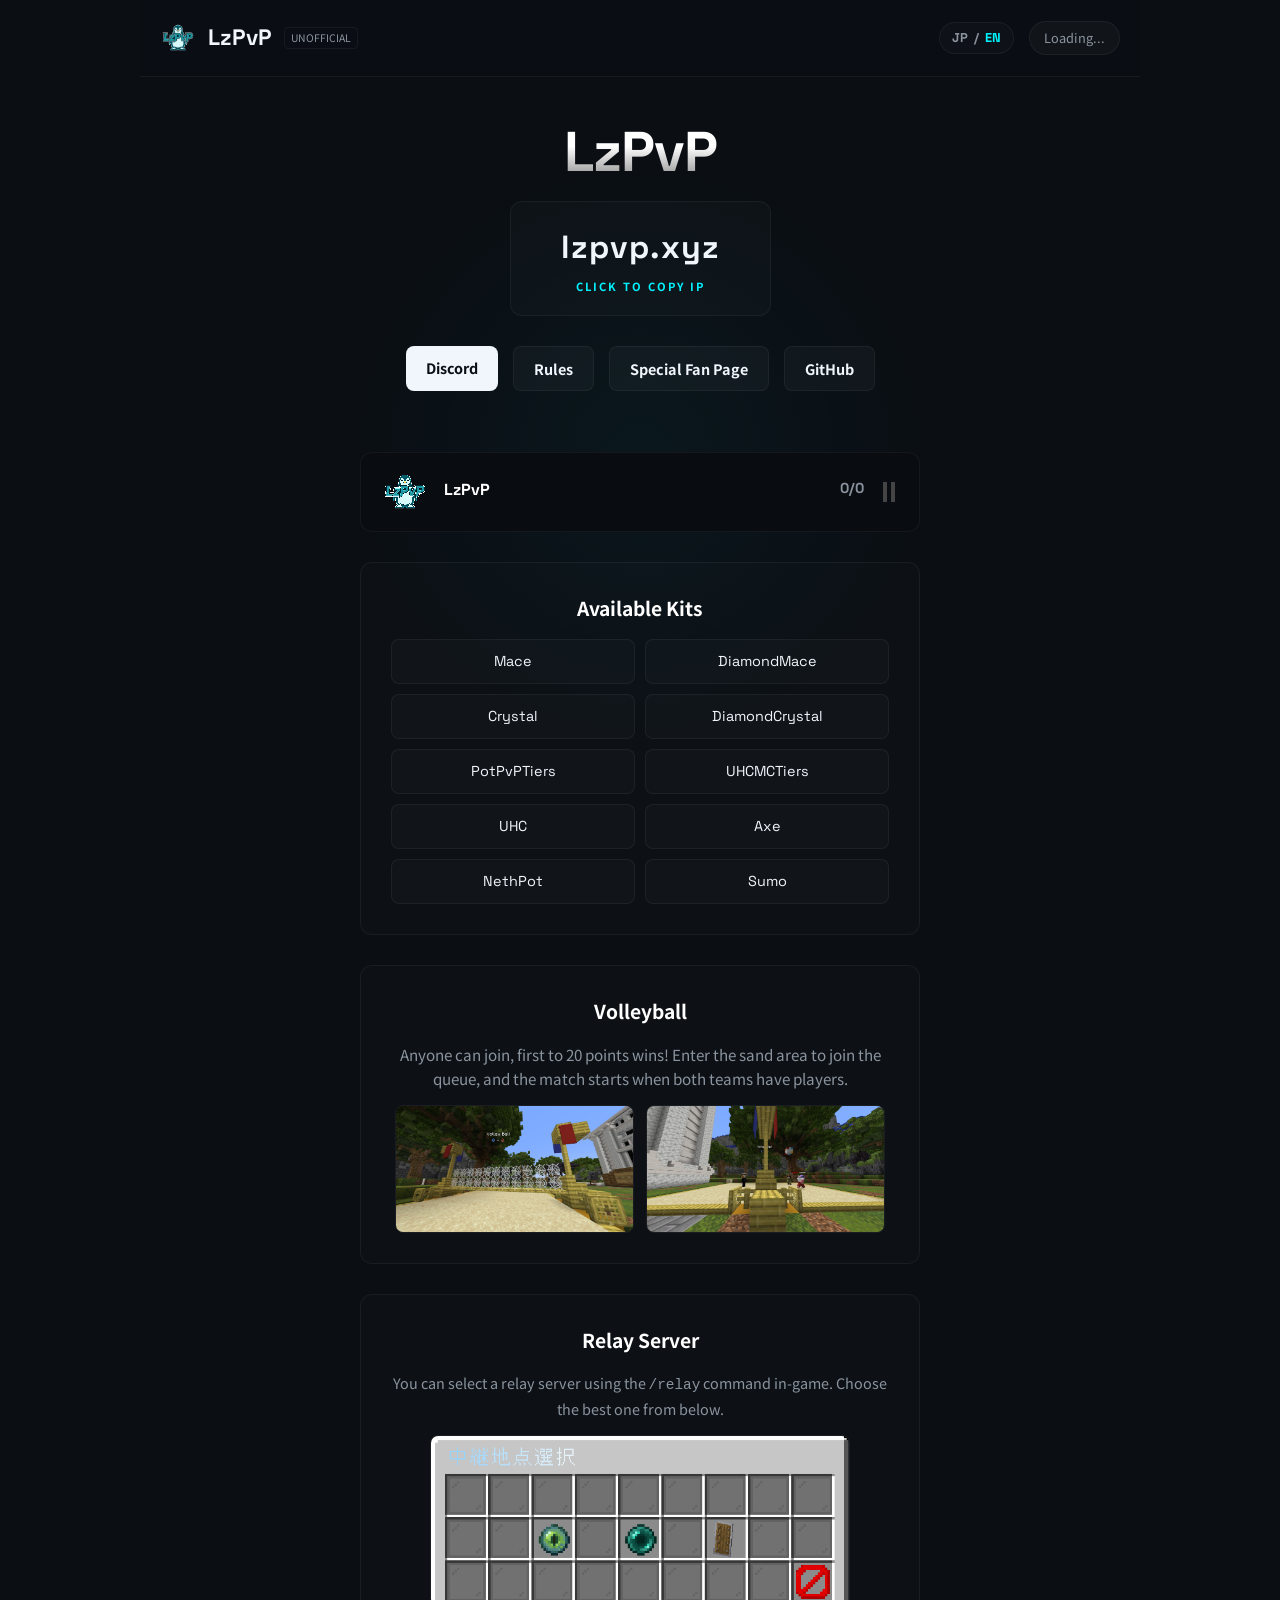
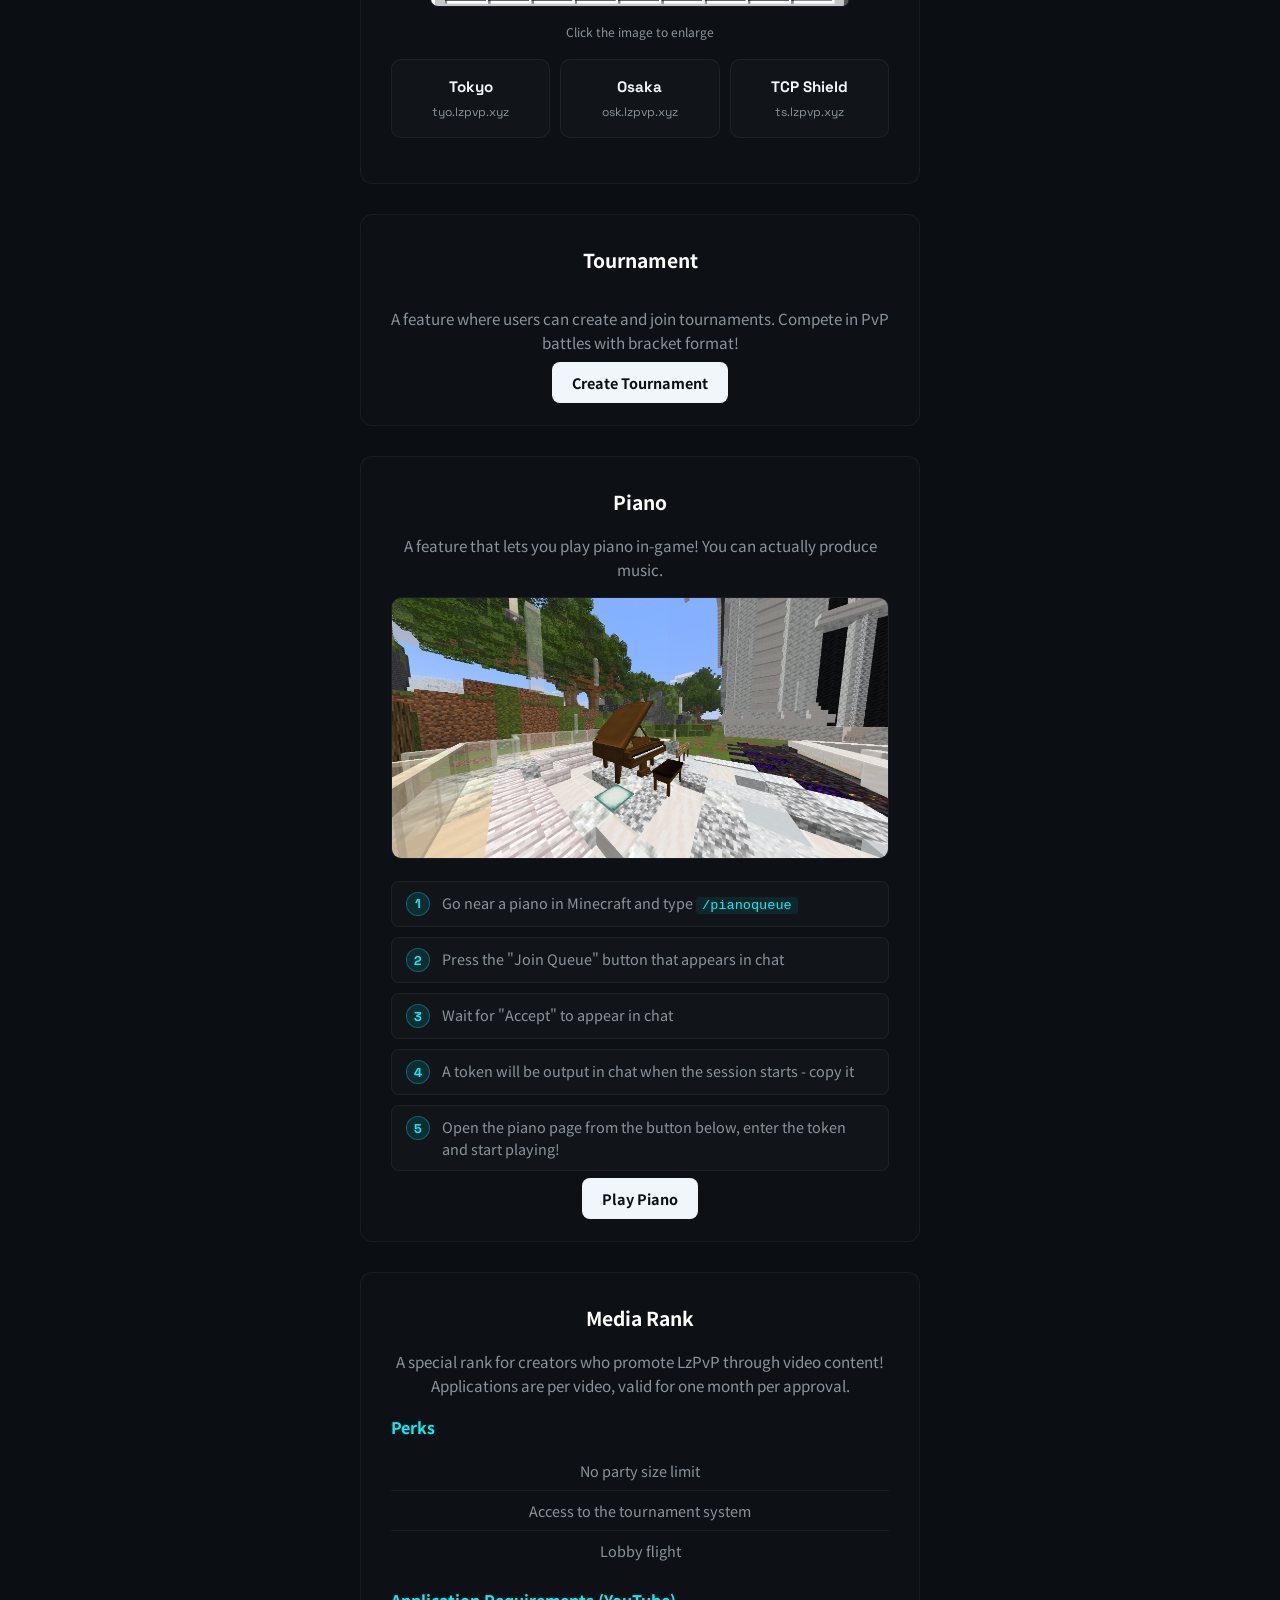
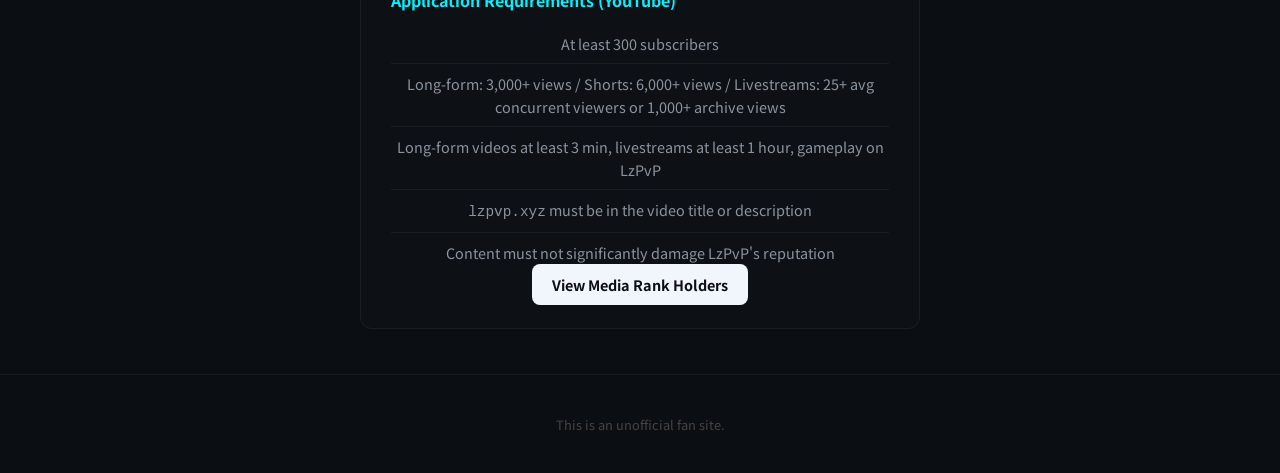
==== commit fad7a65b: "aa" ====
--- a/index.html
+++ b/index.html
@@ -215,6 +215,31 @@
             <a href="https://piano.lzpvp.xyz/" class="btn btn-primary piano-btn" target="_blank" rel="noopener noreferrer" data-i18n="piano_btn">
                 ピアノを弾く
             </a>
+        </div>
+    </section>
+
+    <!-- Media Rank -->
+    <section class="content-section">
+        <div class="glass-card feature-card">
+            <h2 data-i18n="media_title">Media Rank</h2>
+            <p class="feature-desc" data-i18n="media_desc">
+                動画配信でLzPvPを盛り上げてくれるクリエイター向けの特別ランク！申請は動画ごと、一度の付与で1か月間有効です。
+            </p>
+            <h3 style="color: var(--primary); font-size: 1rem; margin: 18px 0 10px; text-align: left;" data-i18n="media_perks_title">特典</h3>
+            <ul class="styled-list">
+                <li data-i18n="media_perk1">パーティ上限人数なし</li>
+                <li data-i18n="media_perk2">トーナメントシステムへのアクセス</li>
+                <li data-i18n="media_perk3">ロビー飛行</li>
+            </ul>
+            <h3 style="color: var(--primary); font-size: 1rem; margin: 18px 0 10px; text-align: left;" data-i18n="media_req_title">申請条件 (YouTube)</h3>
+            <ul class="styled-list">
+                <li data-i18n="media_req1">登録者 300人以上</li>
+                <li data-i18n="media_req2">横動画：再生 3000回以上 / ショート：再生 6000回以上 / ライブ：平均同時視聴 25人以上 または アーカイブ再生 1000回以上</li>
+                <li data-i18n="media_req3">横動画は 3分以上、ライブは 1時間以上、LzPvP でプレイしていること</li>
+                <li data-i18n="media_req4">動画タイトルまたは概要欄に <code>lzpvp.xyz</code> が記載されていること</li>
+                <li data-i18n="media_req5">LzPvP の印象を著しく損なう内容でないこと</li>
+            </ul>
+            <a href="media/media.html" class="btn btn-primary media-btn" style="margin-top: 15px;" data-i18n="media_btn">Media Rank 保持者を見る</a>
         </div>
     </section>
 
@@ -247,7 +272,20 @@
                 piano_step3: "「承諾」がチャットに出るのを待つ",
                 piano_step4: "セッション開始時にチャットにトークンが出力されるのでコピー",
                 piano_step5: "下のボタンからピアノページを開きトークンを入力して演奏開始！",
-                piano_btn: "ピアノを弾く"
+                piano_btn: "ピアノを弾く",
+                media_title: "Media Rank",
+                media_desc: "動画配信でLzPvPを盛り上げてくれるクリエイター向けの特別ランク！申請は動画ごと、一度の付与で1か月間有効です。",
+                media_perks_title: "特典",
+                media_perk1: "パーティ上限人数なし",
+                media_perk2: "トーナメントシステムへのアクセス",
+                media_perk3: "ロビー飛行",
+                media_req_title: "申請条件 (YouTube)",
+                media_req1: "登録者 300人以上",
+                media_req2: "横動画：再生 3000回以上 / ショート：再生 6000回以上 / ライブ：平均同時視聴 25人以上 または アーカイブ再生 1000回以上",
+                media_req3: "横動画は 3分以上、ライブは 1時間以上、LzPvP でプレイしていること",
+                media_req4: "動画タイトルまたは概要欄に <code>lzpvp.xyz</code> が記載されていること",
+                media_req5: "LzPvP の印象を著しく損なう内容でないこと",
+                media_btn: "Media Rank 保持者を見る"
             },
             en: {
                 unofficial: "UNOFFICIAL", kits_title: "Available Kits",
@@ -268,7 +306,20 @@
                 piano_step3: "Wait for \"Accept\" to appear in chat",
                 piano_step4: "A token will be output in chat when the session starts - copy it",
                 piano_step5: "Open the piano page from the button below, enter the token and start playing!",
-                piano_btn: "Play Piano"
+                piano_btn: "Play Piano",
+                media_title: "Media Rank",
+                media_desc: "A special rank for creators who promote LzPvP through video content! Applications are per video, valid for one month per approval.",
+                media_perks_title: "Perks",
+                media_perk1: "No party size limit",
+                media_perk2: "Access to the tournament system",
+                media_perk3: "Lobby flight",
+                media_req_title: "Application Requirements (YouTube)",
+                media_req1: "At least 300 subscribers",
+                media_req2: "Long-form: 3,000+ views / Shorts: 6,000+ views / Livestreams: 25+ avg concurrent viewers or 1,000+ archive views",
+                media_req3: "Long-form videos at least 3 min, livestreams at least 1 hour, gameplay on LzPvP",
+                media_req4: "<code>lzpvp.xyz</code> must be in the video title or description",
+                media_req5: "Content must not significantly damage LzPvP's reputation",
+                media_btn: "View Media Rank Holders"
             }
         };
 
--- a/style.css
+++ b/style.css
@@ -38,12 +38,18 @@
 }
 
 header {
+    position: sticky;
+    top: 0;
+    z-index: 1000;
     width: 100%;
     max-width: 1000px;
-    padding: 30px 20px;
+    padding: 20px 20px;
     display: flex;
     justify-content: space-between;
     align-items: center;
+    background: rgba(11, 15, 20, 0.85);
+    backdrop-filter: blur(10px);
+    border-bottom: 1px solid var(--border);
 }
 
 .logo { display: flex; align-items: center; gap: 12px; }
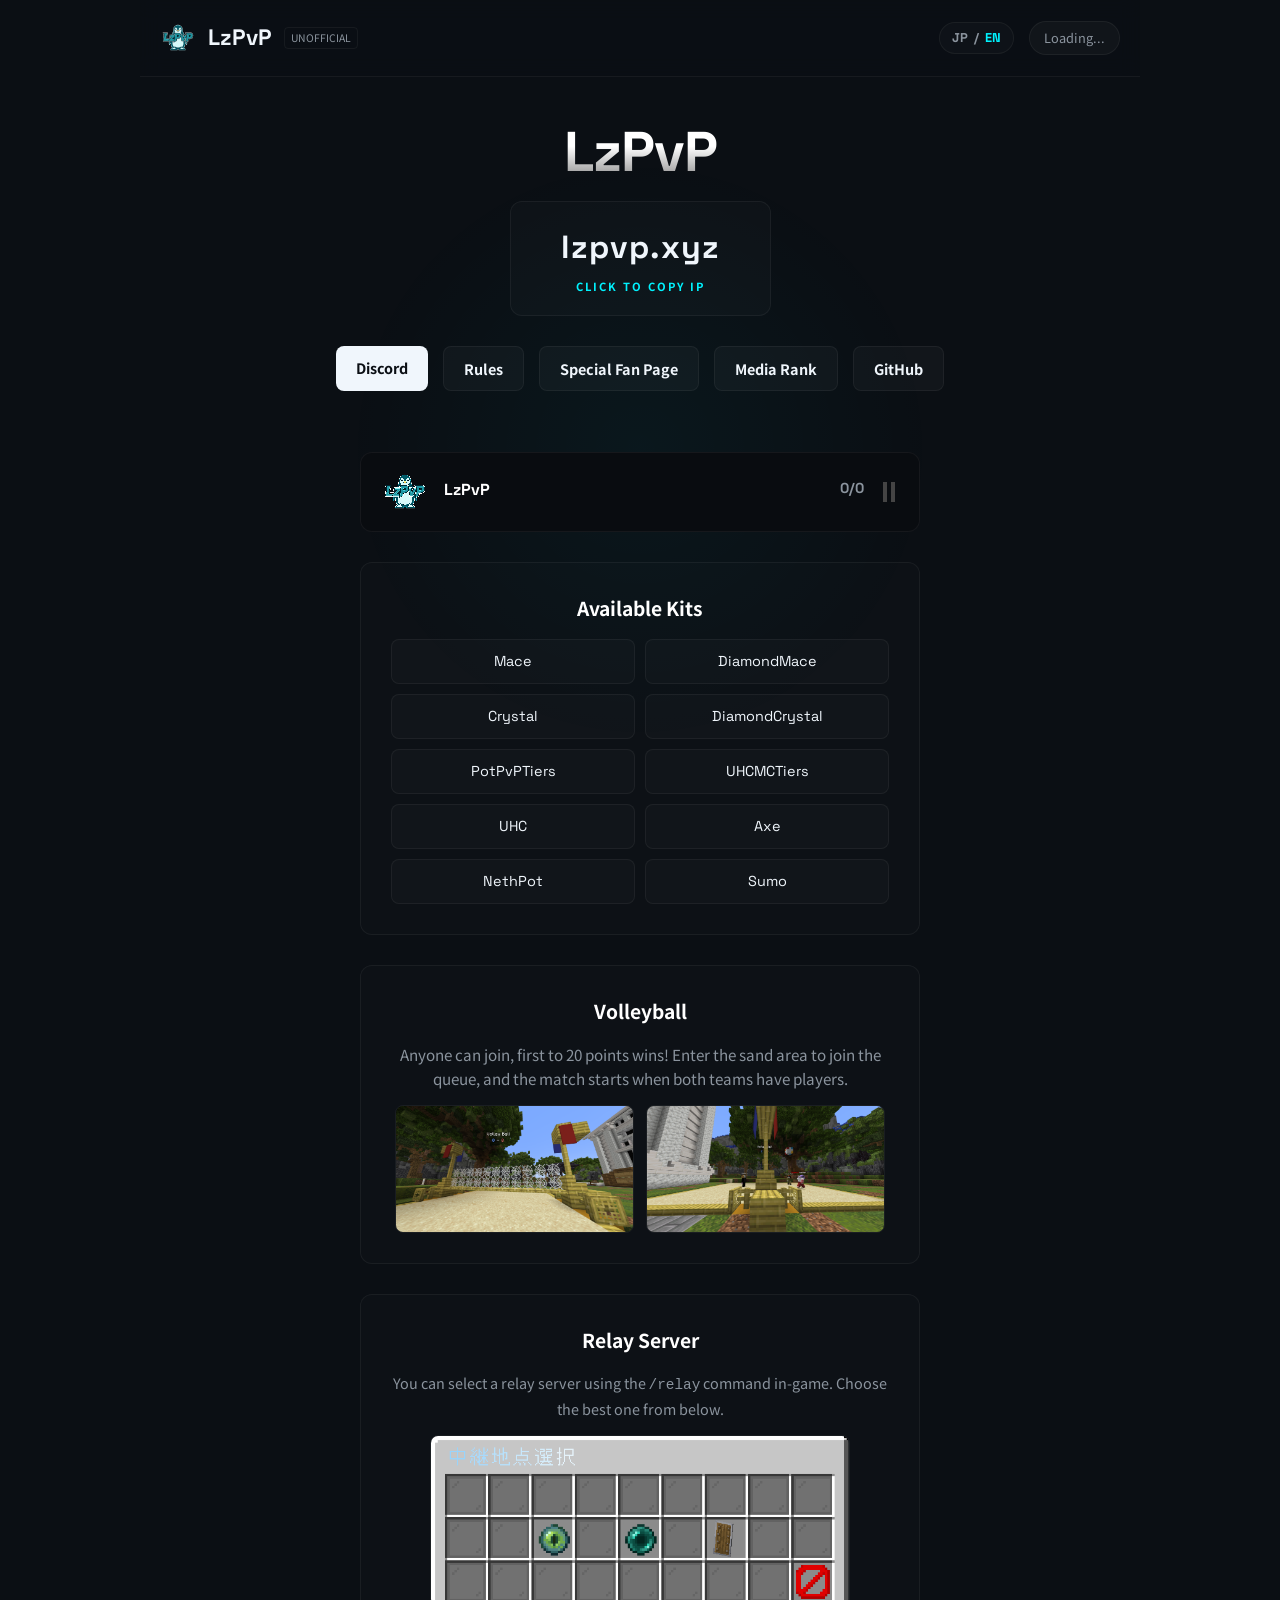
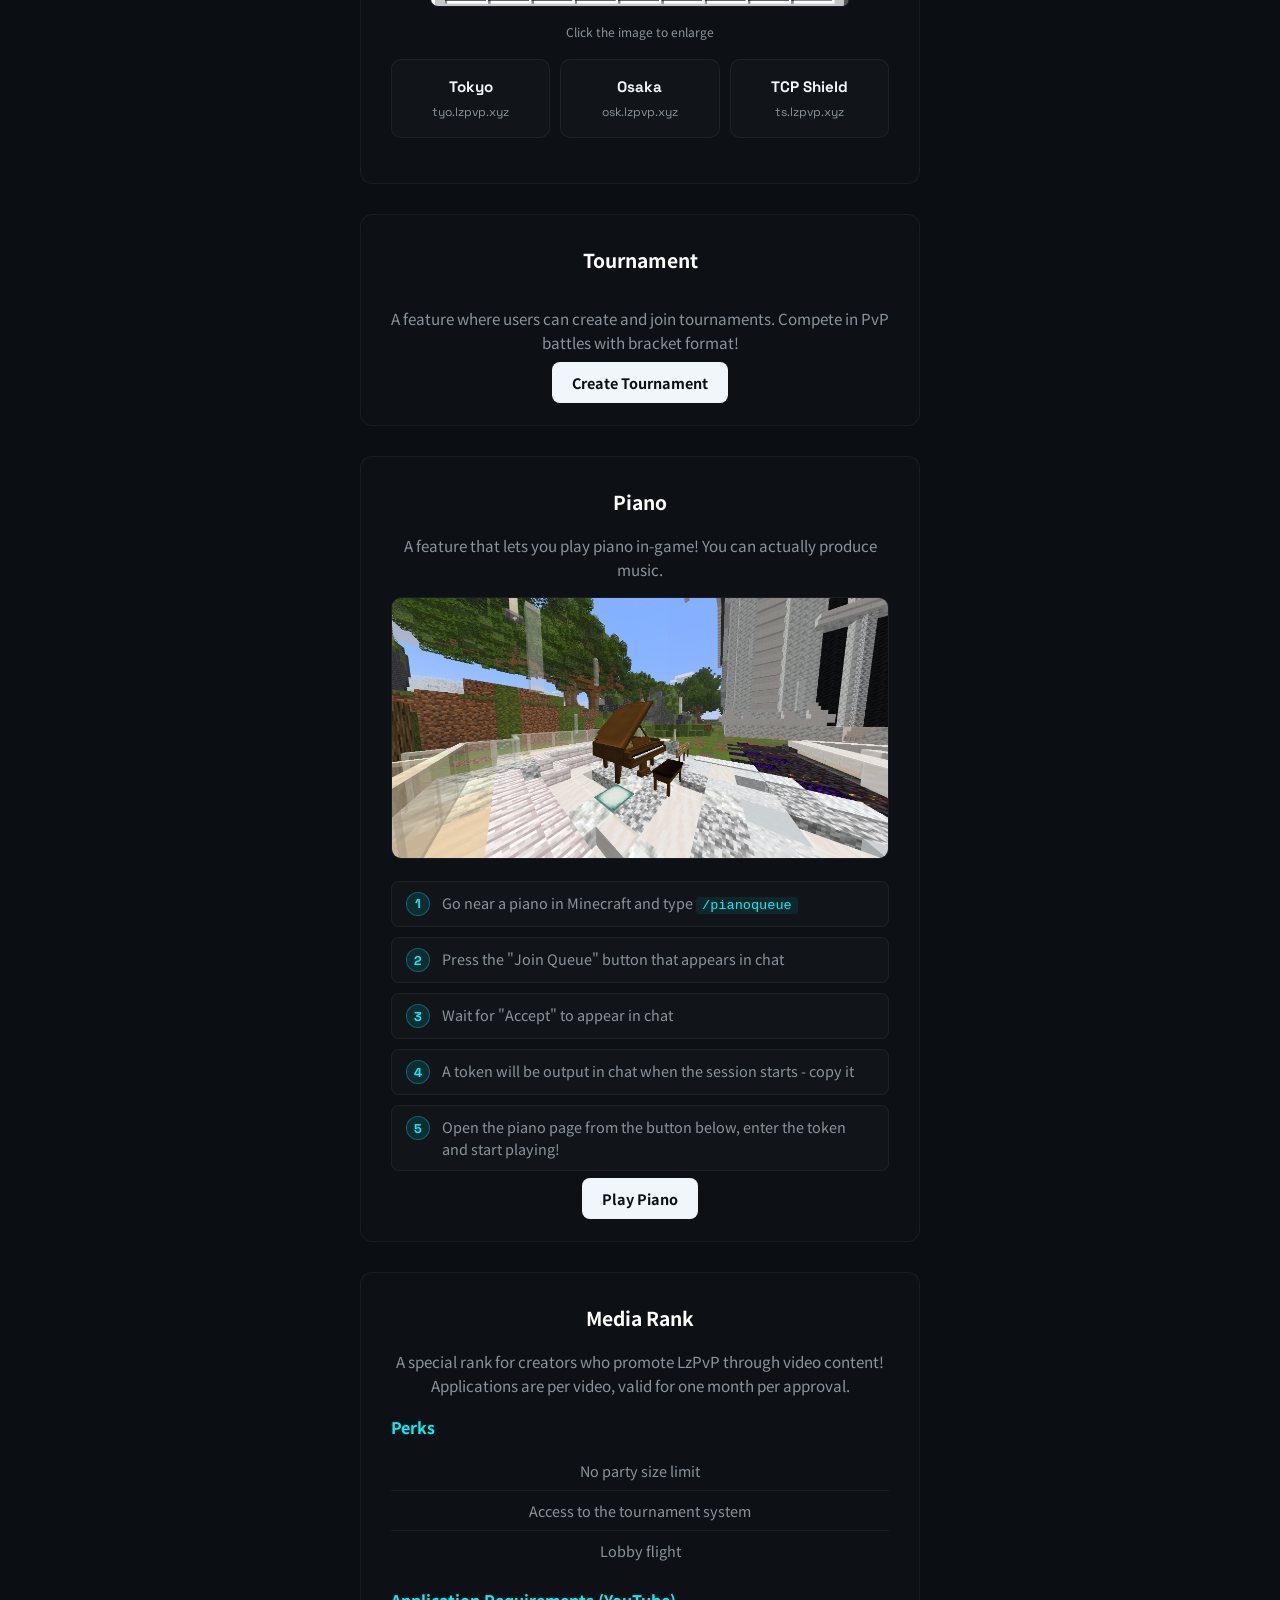
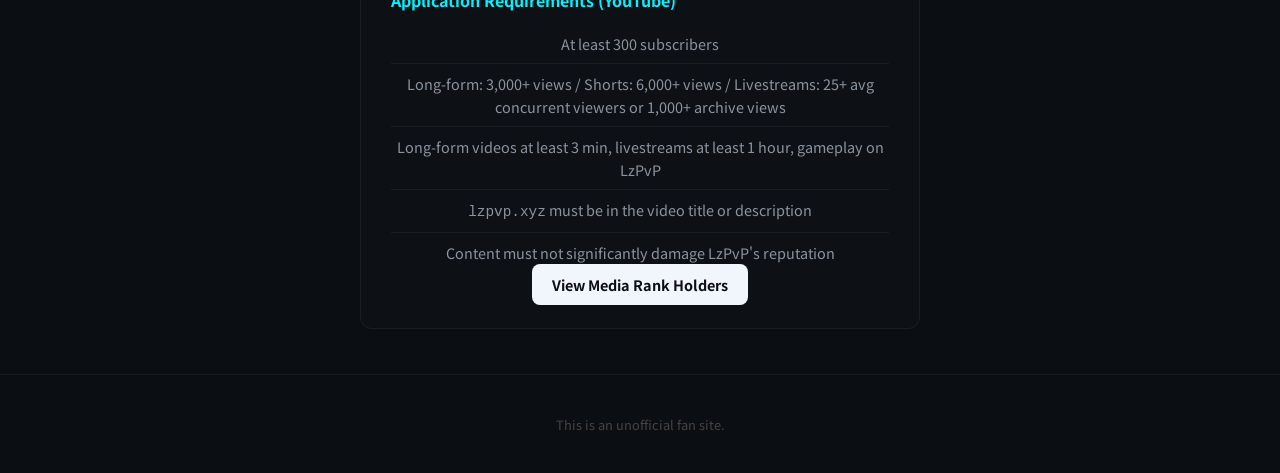
==== commit d393da71: "aaa" ====
--- a/index.html
+++ b/index.html
@@ -80,6 +80,7 @@
                 <a href="https://discord.gg/gYcNZgGmkE" class="btn btn-primary" target="_blank" rel="noopener noreferrer" data-i18n="discord">Discord</a>
                 <a href="rule/" class="btn btn-secondary" data-i18n="rule">Rules</a>
                 <a href="love/" class="btn btn-secondary" data-i18n="love_page">Special Fan Page</a>
+                <a href="media/media.html" class="btn btn-secondary" data-i18n="media_link">Media Rank</a>
                 <a href="https://github.com/cahju2/LzPvP" class="btn btn-secondary" target="_blank" rel="noopener noreferrer">GitHub</a>
             </div>
         </div>
@@ -256,7 +257,7 @@
             ja: {
                 unofficial: "非公式", kits_title: "実装済みのKit一覧",
                 footer_text: "このサイトは非公式に制作されたファンサイトです。", loading: "読み込み中...",
-                click_copy: "クリックでコピー", discord: "Discord", rule: "ルール確認", love_page: "ガチ推し特設",
+                click_copy: "クリックでコピー",                 discord: "Discord", rule: "ルール確認", love_page: "ガチ推し特設", media_link: "Media Rank",
                 volleyball_title: "バレーボール",
                 volleyball_desc: "何人でも参加可能で、20点先取です！砂の範囲に入ることでqueueに参加でき、両チームに人がいると試合が開始されます。",
                 relay_title: "Relay サーバー",
@@ -290,7 +291,7 @@
             en: {
                 unofficial: "UNOFFICIAL", kits_title: "Available Kits",
                 footer_text: "This is an unofficial fan site.", loading: "Loading...",
-                click_copy: "CLICK TO COPY IP", discord: "Discord", rule: "Rules", love_page: "Special Fan Page",
+                click_copy: "CLICK TO COPY IP",                 discord: "Discord", rule: "Rules", love_page: "Special Fan Page", media_link: "Media Rank",
                 volleyball_title: "Volleyball",
                 volleyball_desc: "Anyone can join, first to 20 points wins! Enter the sand area to join the queue, and the match starts when both teams have players.",
                 relay_title: "Relay Server",
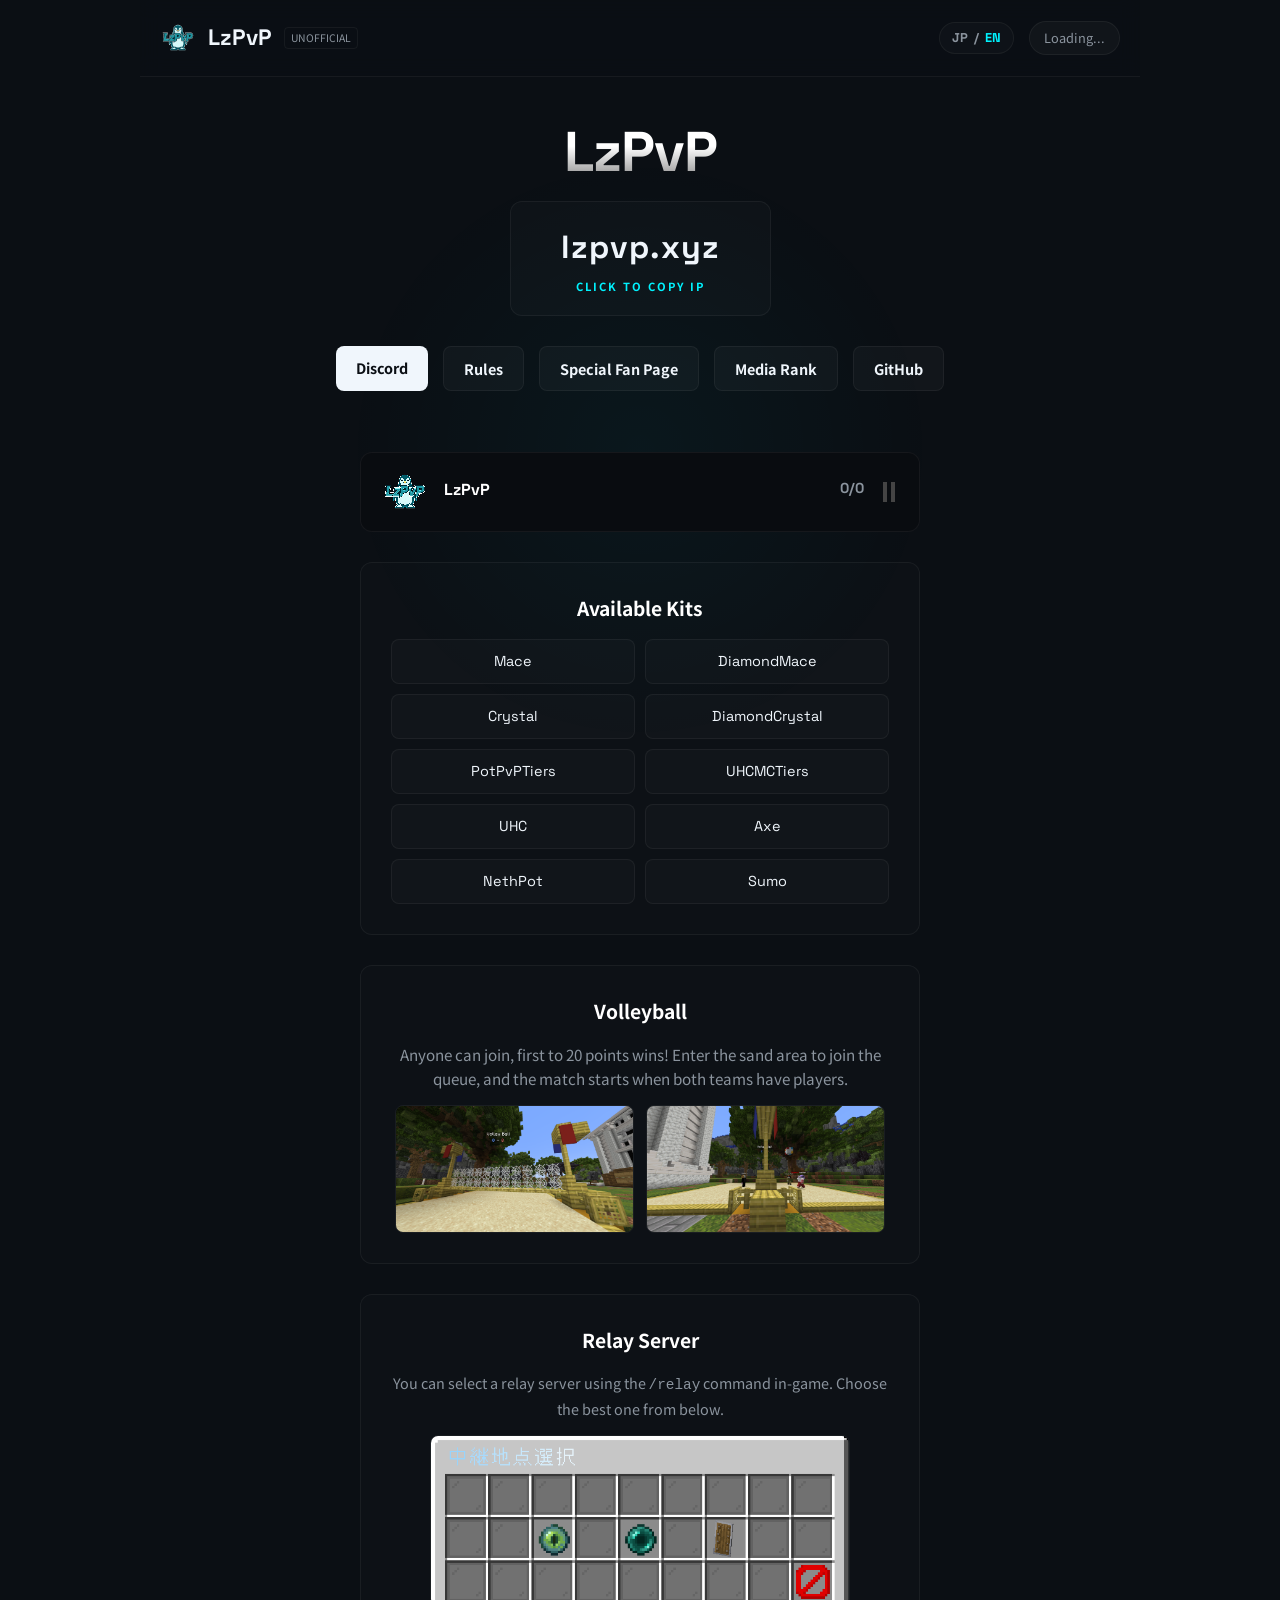
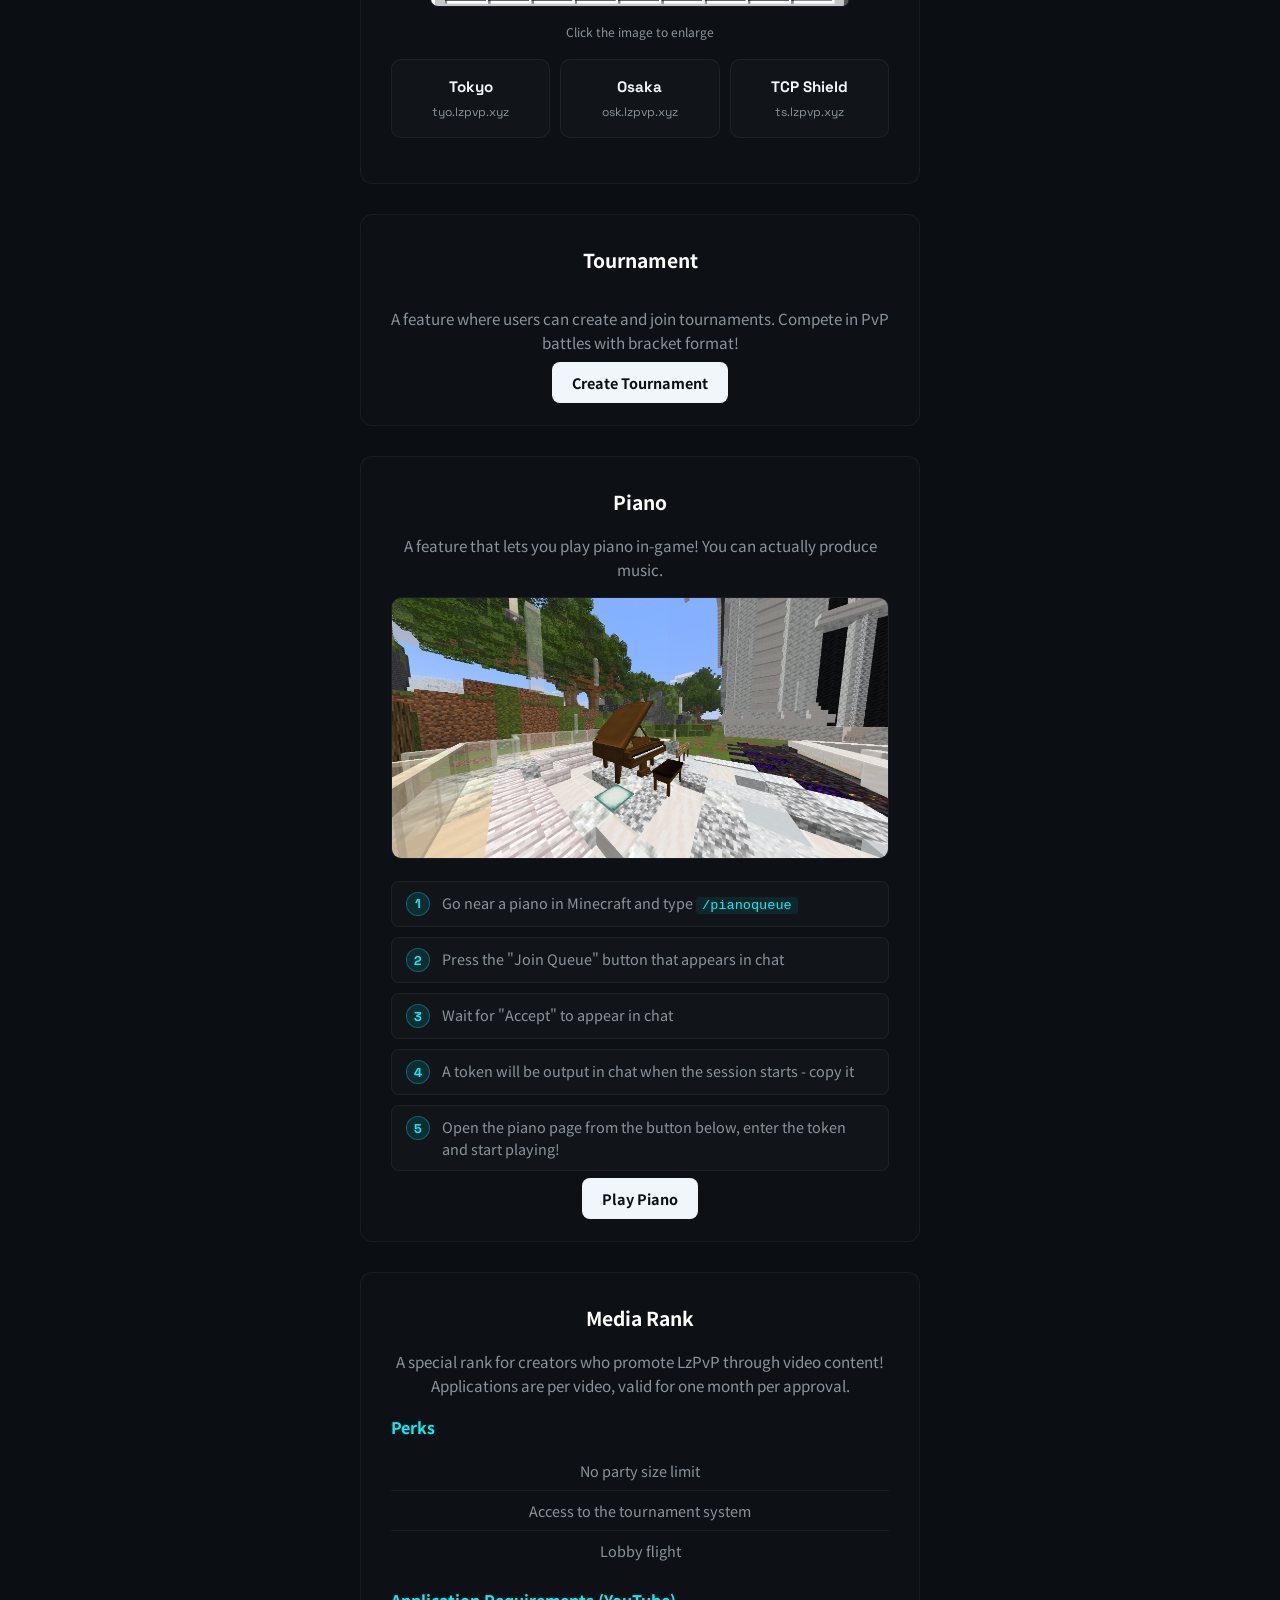
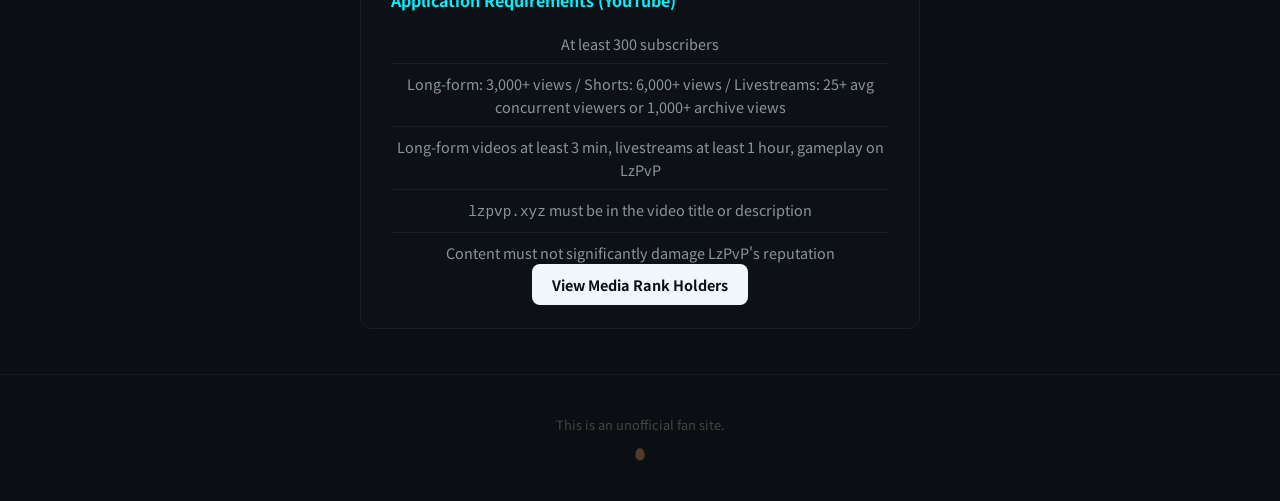
==== commit 5072a0a9: "a" ====
--- a/index.html
+++ b/index.html
@@ -42,6 +42,20 @@
         }
         .ip-card:active {
             transform: scale(0.98);
+        }
+
+        /* 隠しEaster eggリンク */
+        .easter-link {
+            display: inline-block;
+            margin-top: 10px;
+            font-size: 0.7rem;
+            color: var(--text-muted);
+            text-decoration: none;
+            opacity: 0.3;
+            transition: opacity 0.3s;
+        }
+        .easter-link:hover {
+            opacity: 1;
         }
     </style>
 </head>
@@ -246,6 +260,7 @@
 
     <footer>
         <p data-i18n="footer_text">This site is an unofficial fan site.</p>
+        <a href="easteregg/" class="easter-link" data-i18n="easter_link">🥚</a>
     </footer>
 
     <div class="lightbox" id="lightbox" onclick="closeLightbox()">
@@ -286,7 +301,8 @@
                 media_req3: "横動画は 3分以上、ライブは 1時間以上、LzPvP でプレイしていること",
                 media_req4: "動画タイトルまたは概要欄に <code>lzpvp.xyz</code> が記載されていること",
                 media_req5: "LzPvP の印象を著しく損なう内容でないこと",
-                media_btn: "Media Rank 保持者を見る"
+                media_btn: "Media Rank 保持者を見る",
+                easter_link: "🥚"
             },
             en: {
                 unofficial: "UNOFFICIAL", kits_title: "Available Kits",
@@ -320,7 +336,8 @@
                 media_req3: "Long-form videos at least 3 min, livestreams at least 1 hour, gameplay on LzPvP",
                 media_req4: "<code>lzpvp.xyz</code> must be in the video title or description",
                 media_req5: "Content must not significantly damage LzPvP's reputation",
-                media_btn: "View Media Rank Holders"
+                media_btn: "View Media Rank Holders",
+                easter_link: "🥚"
             }
         };
 
